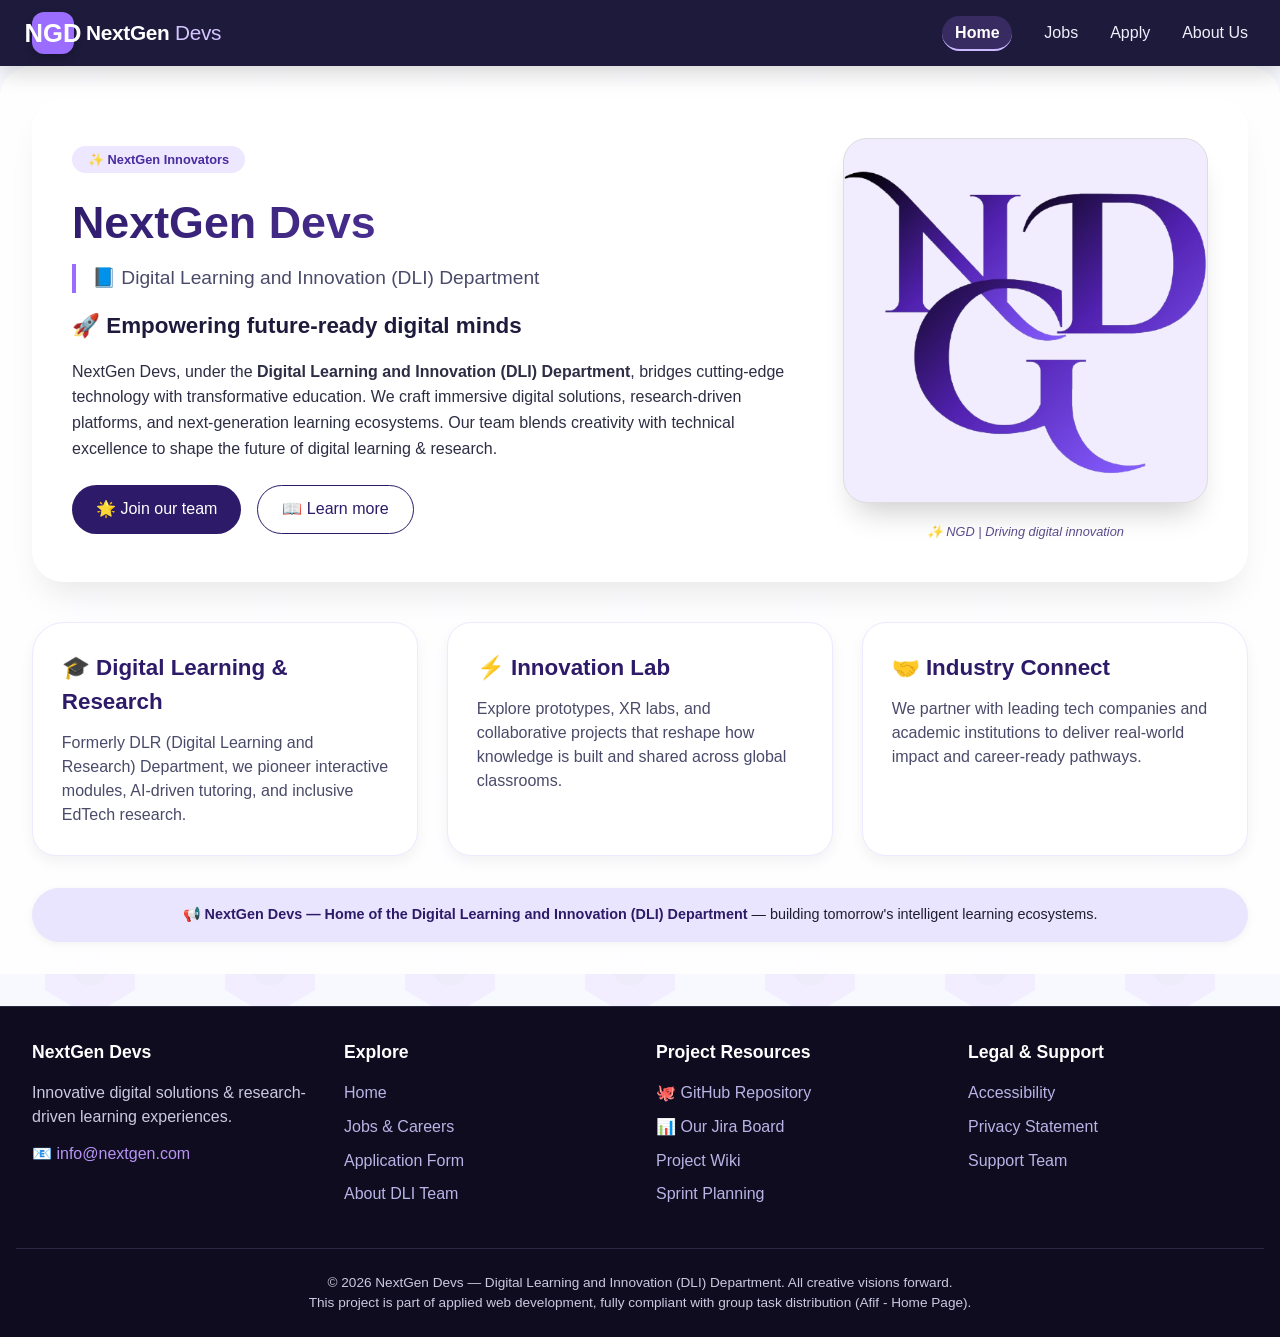
==== index.html @ 70a08de7 "Added some tags such as div and Deleted some tags such as fieldset in apply.html and designed the ov" ====
<!DOCTYPE html>
<html lang="en">
<head>
    <meta charset="UTF-8">
    <meta name="viewport" content="width=device-width, initial-scale=1.0, viewport-fit=cover">
    <meta name="description" content="NextGen Devs - Digital Learning and Innovation (DLI) Department. Building future-ready digital solutions for education and research.">
    <meta name="author" content="Afif - NextGen Devs">
    
    <title>NextGen Devs | Home - Digital Learning & Innovation</title>
    <link rel="icon" type="image/x-icon" href="images/logo.ico">
    
   
    <style>
        /* ---------- RESET & GLOBAL (element + grouped selectors) ---------- */
        * {
            margin: 0;
            padding: 0;
            box-sizing: border-box;
        }

        /* Grouped selectors for typography and box sizing */
        html, body {
            height: 100%;
            scroll-behavior: smooth;
        }

        body {
            font-family: 'Segoe UI', Tahoma, Geneva, Verdana, sans-serif;
            /* BACKGROUND GRAPHIC using CSS (image + gradient overlay) as required */
            background-image: url('data:image/svg+xml;utf8,<svg xmlns="http://www.w3.org/2000/svg" viewBox="0 0 800 800" opacity="0.08"><path fill="%239b6dff" d="M400,80 L600,200 L600,400 L400,520 L200,400 L200,200 Z" /><circle cx="400" cy="300" r="80" fill="%236b46c0"/><path d="M300,500 L500,500 L500,650 L300,650 Z" fill="%237d56d9"/></svg>');
            background-repeat: repeat;
            background-position: top left;
            background-size: 180px;
            /* fallback + gradient overlay to maintain readability */
            background-color: #f8f9ff;
            color: #1e1e2f;
            line-height: 1.5;
            display: flex;
            flex-direction: column;
            min-height: 100vh;
        }

        /* contextual selector: main container inside body */
        .content-wrapper {
            flex: 1;
            max-width: 1280px;
            margin: 0 auto;
            padding: 2rem 2rem;
            width: 100%;
            background-color: rgba(255, 255, 255, 0.92); /* semi-transparent to let background graphic show */
            border-radius: 2rem 2rem 0 0;
        }

        /* ---------- HEADER & NAVIGATION (common menu) ---------- */
        header {
            background-color: #1e1a3b;
            box-shadow: 0 8px 20px rgba(0, 0, 0, 0.15);
            position: sticky;
            top: 0;
            z-index: 100;
        }

        .nav-container {
            max-width: 1280px;
            margin: 0 auto;
            padding: 0.75rem 2rem;
            display: flex;
            align-items: center;
            justify-content: space-between;
            flex-wrap: wrap;
            gap: 1rem;
        }

        /* ID selector example */
        #brand-logo {
            display: flex;
            align-items: center;
            gap: 0.75rem;
        }

        .logo-icon {
            background-color: #9b6dff;
            width: 42px;
            height: 42px;
            border-radius: 12px;
            display: flex;
            align-items: center;
            justify-content: center;
            font-weight: 800;
            font-size: 1.6rem;
            color: white;
            box-shadow: 0 4px 8px rgba(0,0,0,0.2);
            transition: transform 0.2s;
        }

        /* pseudo-class hover for logo icon */
        .logo-icon:hover {
            transform: scale(1.03);
            background-color: #b794f4;
        }

        .logo-text {
            font-weight: 700;
            font-size: 1.3rem;
            color: white;
            letter-spacing: -0.3px;
        }

        .logo-text span {
            color: #d4c5ff;
            font-weight: 300;
        }

        /* navigation menu - list based (contextual + child selectors) */
        nav ul {
            display: flex;
            list-style: none;
            gap: 2rem;
            flex-wrap: wrap;
        }

        nav ul li a {
            color: #f0eefc;
            text-decoration: none;
            font-weight: 500;
            font-size: 1rem;
            padding: 0.5rem 0;
            transition: all 0.2s ease;
            border-bottom: 2px solid transparent;
        }

        /* pseudo-class focus for accessibility */
        nav ul li a:focus-visible {
            outline: 2px solid #b794f4;
            outline-offset: 4px;
            border-radius: 4px;
        }

        nav ul li a:hover {
            color: #d9c8ff;
            border-bottom-color: #9b6dff;
        }

        /* attribute selector + pseudo-class for current page */
        nav ul li a[aria-current="page"] {
            color: #ffffff;
            border-bottom-color: #cbb9ff;
            font-weight: 600;
            background-color: rgba(155, 109, 255, 0.2);
            border-radius: 20px;
            padding: 0.5rem 0.8rem;
        }

        /* ========== HERO / COMPANY SECTION (class + element selectors) ========== */
        .hero {
            background: rgba(255, 255, 255, 0.98);
            border-radius: 2rem;
            padding: 2.5rem;
            margin-bottom: 2.5rem;
            box-shadow: 0 20px 35px -12px rgba(0, 0, 0, 0.1);
            display: flex;
            flex-wrap: wrap;
            align-items: center;
            gap: 2.5rem;
            transition: box-shadow 0.3s;
        }

        .hero:hover {
            box-shadow: 0 25px 40px -14px rgba(45, 27, 105, 0.15);
        }

        .company-info {
            flex: 2;
            min-width: 240px;
        }

        .company-badge {
            display: inline-block;
            background: #ede7ff;
            padding: 0.25rem 1rem;
            border-radius: 40px;
            font-size: 0.8rem;
            font-weight: 600;
            color: #4a2c9e;
            margin-bottom: 1rem;
        }

        .company-info h1 {
            font-size: 2.8rem;
            font-weight: 800;
            background: linear-gradient(135deg, #2d1b69, #6b46c0);
            background-clip: text;
            -webkit-background-clip: text;
            color: transparent;
            margin-bottom: 0.5rem;
        }

        /* contextual selector: class inside .company-info */
        .company-info .dept-name {
            font-size: 1.2rem;
            color: #4a4a6a;
            margin-bottom: 1rem;
            border-left: 4px solid #9b6dff;
            padding-left: 1rem;
            font-weight: 500;
        }

        .slogan {
            font-size: 1.4rem;
            font-weight: 600;
            color: #1e1a3b;
            margin: 1rem 0 0.75rem 0;
        }

        .description {
            color: #2d2d44;
            margin: 1rem 0 1.5rem 0;
            line-height: 1.6;
        }

        /* grouped selectors for buttons */
        .btn-group {
            display: flex;
            gap: 1rem;
            flex-wrap: wrap;
        }

        .btn, .btn-outline {
            display: inline-flex;
            align-items: center;
            gap: 0.5rem;
            padding: 0.7rem 1.5rem;
            border-radius: 40px;
            text-decoration: none;
            font-weight: 500;
            transition: all 0.2s;
            cursor: pointer;
        }

        .btn {
            background-color: #2d1b69;
            color: white;
            border: none;
        }

        .btn-outline {
            background: transparent;
            border: 1px solid #2d1b69;
            color: #2d1b69;
        }

        .btn:hover, .btn-outline:hover {
            transform: translateY(-2px);
        }

        .btn-outline:hover {
            background: #ede7ff;
        }

        /* company image area */
        .company-image {
            flex: 1;
            text-align: center;
            min-width: 180px;
        }

        .company-image img {
            max-width: 100%;
            height: auto;
            border-radius: 1.5rem;
            box-shadow: 0 20px 30px -12px rgba(0, 0, 0, 0.2);
            transition: transform 0.3s ease;
            background: #f5f3ff;
        }

        .company-image img:hover {
            transform: scale(1.02);
        }

        /* ========== CARDS / INSIGHTS (contextual + pseudo) ========== */
        .insights {
            display: flex;
            gap: 1.8rem;
            flex-wrap: wrap;
            margin-top: 1rem;
        }

        .card {
            background: white;
            border-radius: 1.5rem;
            padding: 1.8rem;
            flex: 1;
            box-shadow: 0 6px 14px rgba(0, 0, 0, 0.05);
            transition: all 0.25s;
            border: 1px solid #eceaff;
        }

        /* pseudo-class first-child & last-child */
        .card:first-child {
            border-top-left-radius: 2rem;
        }
        .card:last-child {
            border-top-right-radius: 2rem;
        }

        .card:hover {
            transform: translateY(-6px);
            box-shadow: 0 18px 30px -8px rgba(0, 0, 0, 0.12);
        }

        .card h3 {
            font-size: 1.4rem;
            margin-bottom: 0.75rem;
            color: #2d1b69;
        }

        .card p {
            color: #4a4a6a;
            line-height: 1.5;
        }

        /* ========== FOOTER (common across pages) ========== */
        footer {
            background-color: #0f0c1f;
            color: #cbc9e0;
            padding: 2rem 1rem 1.5rem;
            margin-top: 2rem;
            border-top: 1px solid #2a2742;
        }

        .footer-container {
            max-width: 1280px;
            margin: 0 auto;
            display: flex;
            flex-wrap: wrap;
            justify-content: space-between;
            gap: 2rem;
            padding: 0 1rem;
        }

        .footer-col {
            flex: 1;
            min-width: 170px;
        }

        .footer-col h4 {
            color: white;
            margin-bottom: 1rem;
            font-size: 1.1rem;
        }

        .footer-col ul {
            list-style: none;
        }

        .footer-col ul li {
            margin-bottom: 0.6rem;
        }

        .footer-col ul li a {
            color: #b9b4e6;
            text-decoration: none;
            transition: color 0.2s;
        }

        /* focus & hover for footer links */
        .footer-col ul li a:hover, .footer-col ul li a:focus {
            color: #d4c5ff;
            text-decoration: underline;
        }

        .email-link a {
            color: #b794f4;
            text-decoration: none;
            font-weight: 500;
        }

        .copyright {
            text-align: center;
            margin-top: 2rem;
            padding-top: 1.5rem;
            border-top: 1px solid #2a2742;
            font-size: 0.85rem;
        }

        /* ===== RESPONSIVE (media queries) ===== */
        @media (max-width: 780px) {
            .nav-container {
                flex-direction: column;
                text-align: center;
            }
            .hero {
                flex-direction: column;
                text-align: center;
            }
            .company-info h1 {
                font-size: 2rem;
            }
            .btn-group {
                justify-content: center;
            }
            .footer-container {
                flex-direction: column;
                text-align: center;
            }
            .content-wrapper {
                padding: 1.2rem;
            }
        }

        /* accessibility: skip link */
        .skip-to-content {
            position: absolute;
            left: -9999px;
            top: auto;
            width: 1px;
            height: 1px;
            overflow: hidden;
        }
        .skip-to-content:focus {
            position: static;
            width: auto;
            height: auto;
            background: #9b6dff;
            color: white;
            padding: 0.5rem;
            text-align: center;
            z-index: 999;
        }
    </style>
    <!-- end of embedded CSS -->
</head>
<body>

<!-- Accessibility skip link -->
<a href="#main-content" class="skip-to-content">Skip to main content</a>

<!-- ========== HEADER with common navigation menu (list-based) ========== -->
<header>
    <div class="nav-container">
        <div id="brand-logo">
            <div class="logo-icon" aria-label="NextGen Devs Logo">NGD</div>
            <div class="logo-text">NextGen <span>Devs</span></div>
        </div>
        <nav aria-label="Main navigation">
            <ul>
                <li><a href="index.html" aria-current="page">Home</a></li>
                <li><a href="jobs.html">Jobs</a></li>
                <li><a href="apply.html">Apply</a></li>
                <li><a href="about.html">About Us</a></li>
            </ul>
        </nav>
    </div>
</header>

<main id="main-content" class="content-wrapper">
    <!-- Company Details: logo, name, slogan, description, image -->
    <section aria-label="Company introduction">
        <div class="hero">
            <div class="company-info">
                <div class="company-badge">✨ NextGen Innovators</div>
                <h1>NextGen Devs</h1>
                <div class="dept-name">📘 Digital Learning and Innovation (DLI) Department</div>
                <div class="slogan">🚀 Empowering future-ready digital minds</div>
                <p class="description">
                    NextGen Devs, under the <strong>Digital Learning and Innovation (DLI) Department</strong>, 
                    bridges cutting-edge technology with transformative education. We craft immersive digital 
                    solutions, research-driven platforms, and next-generation learning ecosystems. Our team 
                    blends creativity with technical excellence to shape the future of digital learning & research.
                </p>
                <div class="btn-group">
                    <a href="jobs.html" class="btn">🌟 Join our team</a>
                    <a href="about.html" class="btn btn-outline">📖 Learn more</a>
                </div>
            </div>
            <div class="company-image">
                <!-- Image from images folder - Logo.png -->
                <img src="images/Logo.png" 
                     alt="NextGen Devs Company Logo - Purple brand symbol"
                     style="max-width: 100%; border-radius: 24px; background: #f1edfe; border: 1px solid #ddd;">
                <!-- inline CSS example: style attribute for caption text -->
                <p style="font-size: 0.8rem; margin-top: 0.75rem; color: #5b4c8c; font-style: italic;">✨ NGD | Driving digital innovation</p>
            </div>
        </div>
    </section>
    
    <!-- Core Values / Insights Section -->
    <div class="insights">
        <div class="card">
            <h3>🎓 Digital Learning & Research</h3>
            <p>Formerly DLR (Digital Learning and Research) Department, we pioneer interactive modules, AI-driven tutoring, and inclusive EdTech research.</p>
        </div>
        <div class="card">
            <h3>⚡ Innovation Lab</h3>
            <p>Explore prototypes, XR labs, and collaborative projects that reshape how knowledge is built and shared across global classrooms.</p>
        </div>
        <div class="card">
            <h3>🤝 Industry Connect</h3>
            <p>We partner with leading tech companies and academic institutions to deliver real-world impact and career-ready pathways.</p>
        </div>
    </div>
    
    <!-- inline CSS demonstration: additional style block as per requirement (clear inline usage) -->
    <div style="margin-top: 2rem; text-align: center; font-size: 0.9rem; background: #eae5ff; padding: 1rem; border-radius: 2rem; box-shadow: 0 2px 8px rgba(0,0,0,0.05);">
        <span style="font-weight: bold; color: #2d1b69;">📢 NextGen Devs — Home of the Digital Learning and Innovation (DLI) Department</span> 
        — building tomorrow's intelligent learning ecosystems.
    </div>
</main>

<!-- ========== FOOTER with project links, navigation menu, email contact, copyright ========== -->
<footer>
    <div class="footer-container">
        <div class="footer-col">
            <h4>NextGen Devs</h4>
            <p>Innovative digital solutions & research-driven learning experiences.</p>
            <!-- email contact inline style example -->
            <div class="email-link" style="margin-top: 0.8rem;">
                📧 <a href="mailto:info@nextgen.com">info@nextgen.com</a>
            </div>
        </div>
        <div class="footer-col">
            <h4>Explore</h4>
            <ul>
                <li><a href="index.html">Home</a></li>
                <li><a href="jobs.html">Jobs & Careers</a></li>
                <li><a href="apply.html">Application Form</a></li>
                <li><a href="about.html">About DLI Team</a></li>
            </ul>
        </div>
        <div class="footer-col">
            <h4>Project Resources</h4>
            <ul>
                <!-- GitHub and Jira links as required -->
                <li><a href="https://github.com/106225401/applied-web-project-part-1" target="_blank" rel="noopener noreferrer">🐙 GitHub Repository</a></li>
                <li><a href="https://student-team-cos10026.atlassian.net/jira/software/projects/AWPP1/boards/4" target="_blank" rel="noopener noreferrer">📊 Our Jira Board</a></li>
                <li><a href="#">Project Wiki</a></li>
                <li><a href="#">Sprint Planning</a></li>
            </ul>
        </div>
        <div class="footer-col">
            <h4>Legal & Support</h4>
            <ul>
                <li><a href="#">Accessibility</a></li>
                <li><a href="#">Privacy Statement</a></li>
                <li><a href="mailto:support@nextgen.com">Support Team</a></li>
            </ul>
        </div>
    </div>
    <div class="copyright">
        &copy; 2026 NextGen Devs — Digital Learning and Innovation (DLI) Department. All creative visions forward. 
        <br>This project is part of applied web development, fully compliant with group task distribution (Afif - Home Page).
    </div>
</footer>


</body>
</html>
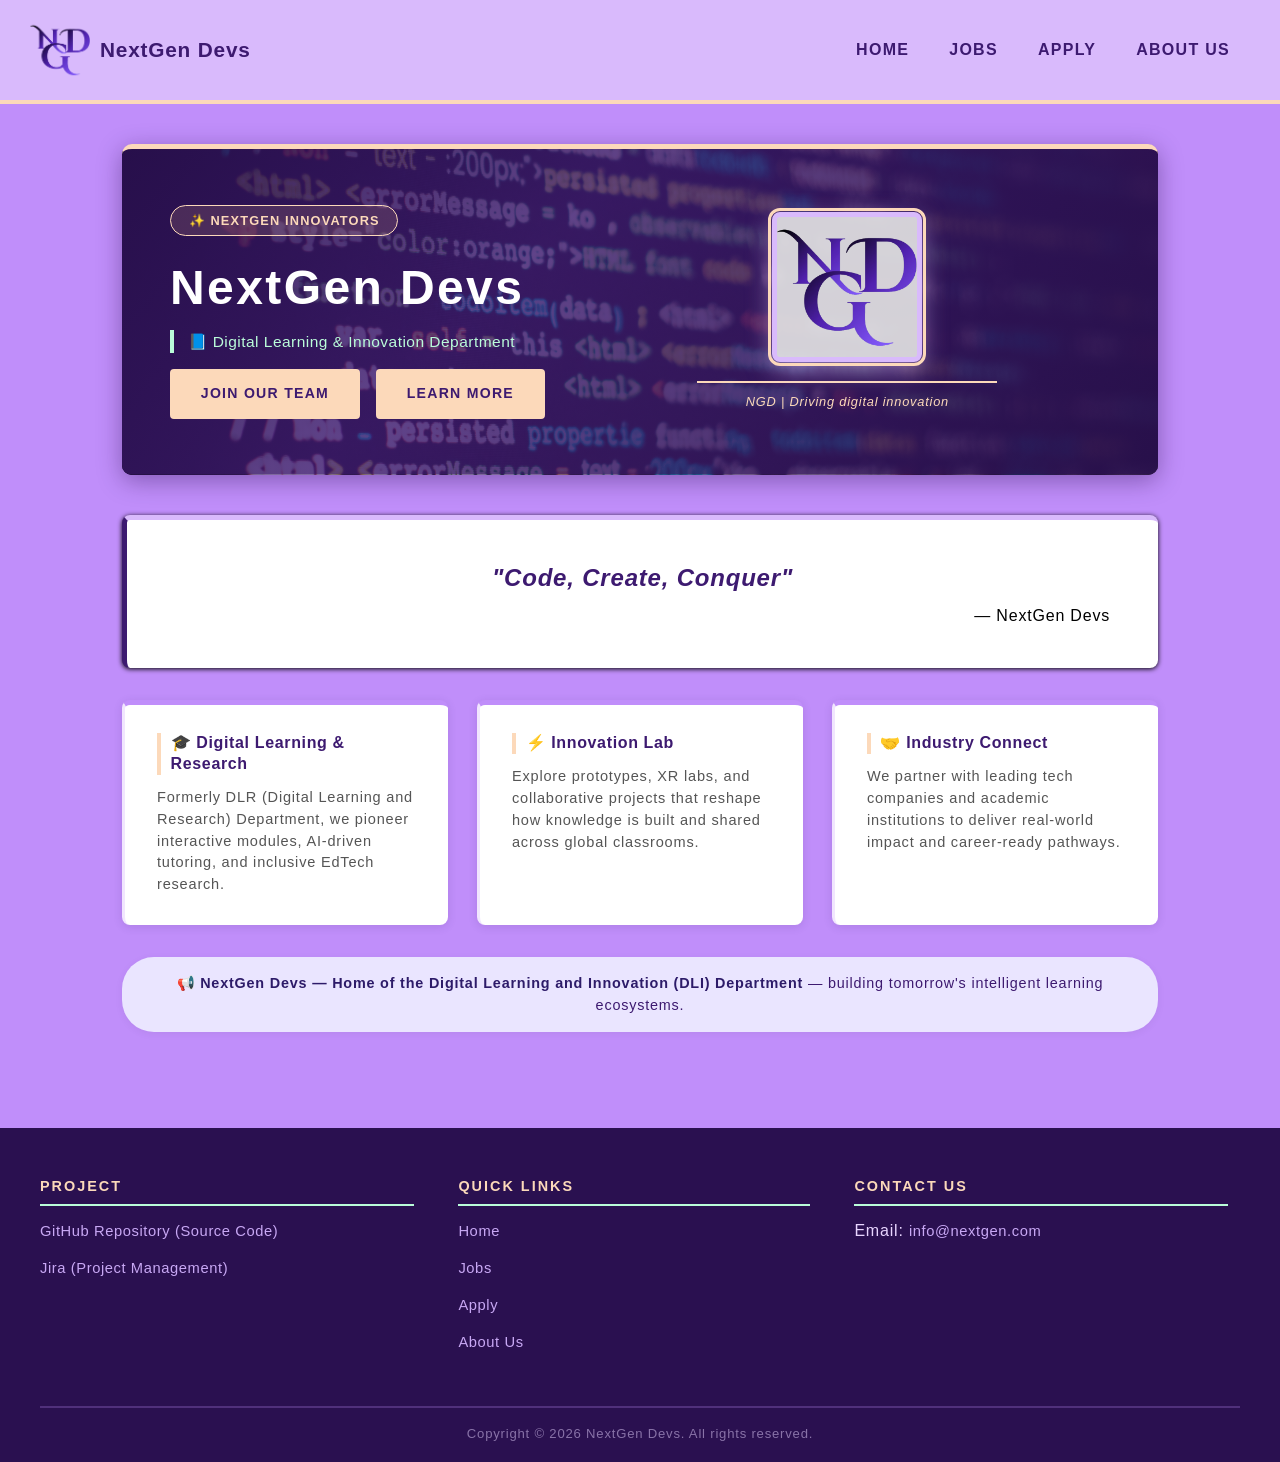
==== commit e825d105: "the first finalization of CSS styling and all html code except for the aside element in jobs.html" ====
--- a/index.html
+++ b/index.html
@@ -4,554 +4,146 @@
     <meta charset="UTF-8">
     <meta name="viewport" content="width=device-width, initial-scale=1.0, viewport-fit=cover">
     <meta name="description" content="NextGen Devs - Digital Learning and Innovation (DLI) Department. Building future-ready digital solutions for education and research.">
+    <meta name="keywords" content="nextgen devs, home page, digital learning, innovation, research">
     <meta name="author" content="Afif - NextGen Devs">
     
     <title>NextGen Devs | Home - Digital Learning & Innovation</title>
     <link rel="icon" type="image/x-icon" href="images/logo.ico">
-    
-   
+
+    <link rel="stylesheet" href="styles.css">
+    <link rel="stylesheet" href="another.css">
+
+    <!-- embedded CSS -->
     <style>
-        /* ---------- RESET & GLOBAL (element + grouped selectors) ---------- */
-        * {
-            margin: 0;
-            padding: 0;
-            box-sizing: border-box;
-        }
 
-        /* Grouped selectors for typography and box sizing */
-        html, body {
-            height: 100%;
-            scroll-behavior: smooth;
-        }
-
-        body {
-            font-family: 'Segoe UI', Tahoma, Geneva, Verdana, sans-serif;
-            /* BACKGROUND GRAPHIC using CSS (image + gradient overlay) as required */
-            background-image: url('data:image/svg+xml;utf8,<svg xmlns="http://www.w3.org/2000/svg" viewBox="0 0 800 800" opacity="0.08"><path fill="%239b6dff" d="M400,80 L600,200 L600,400 L400,520 L200,400 L200,200 Z" /><circle cx="400" cy="300" r="80" fill="%236b46c0"/><path d="M300,500 L500,500 L500,650 L300,650 Z" fill="%237d56d9"/></svg>');
-            background-repeat: repeat;
-            background-position: top left;
-            background-size: 180px;
-            /* fallback + gradient overlay to maintain readability */
-            background-color: #f8f9ff;
-            color: #1e1e2f;
-            line-height: 1.5;
-            display: flex;
-            flex-direction: column;
-            min-height: 100vh;
-        }
-
-        /* contextual selector: main container inside body */
-        .content-wrapper {
-            flex: 1;
-            max-width: 1280px;
-            margin: 0 auto;
-            padding: 2rem 2rem;
-            width: 100%;
-            background-color: rgba(255, 255, 255, 0.92); /* semi-transparent to let background graphic show */
-            border-radius: 2rem 2rem 0 0;
-        }
-
-        /* ---------- HEADER & NAVIGATION (common menu) ---------- */
-        header {
-            background-color: #1e1a3b;
-            box-shadow: 0 8px 20px rgba(0, 0, 0, 0.15);
-            position: sticky;
-            top: 0;
-            z-index: 100;
-        }
-
-        .nav-container {
-            max-width: 1280px;
-            margin: 0 auto;
-            padding: 0.75rem 2rem;
-            display: flex;
-            align-items: center;
-            justify-content: space-between;
-            flex-wrap: wrap;
-            gap: 1rem;
-        }
-
-        /* ID selector example */
-        #brand-logo {
-            display: flex;
-            align-items: center;
-            gap: 0.75rem;
-        }
-
-        .logo-icon {
-            background-color: #9b6dff;
-            width: 42px;
-            height: 42px;
-            border-radius: 12px;
-            display: flex;
-            align-items: center;
-            justify-content: center;
-            font-weight: 800;
-            font-size: 1.6rem;
-            color: white;
-            box-shadow: 0 4px 8px rgba(0,0,0,0.2);
-            transition: transform 0.2s;
-        }
-
-        /* pseudo-class hover for logo icon */
-        .logo-icon:hover {
-            transform: scale(1.03);
-            background-color: #b794f4;
-        }
-
-        .logo-text {
-            font-weight: 700;
-            font-size: 1.3rem;
-            color: white;
-            letter-spacing: -0.3px;
-        }
-
-        .logo-text span {
-            color: #d4c5ff;
-            font-weight: 300;
-        }
-
-        /* navigation menu - list based (contextual + child selectors) */
-        nav ul {
-            display: flex;
-            list-style: none;
-            gap: 2rem;
-            flex-wrap: wrap;
-        }
-
-        nav ul li a {
-            color: #f0eefc;
-            text-decoration: none;
-            font-weight: 500;
-            font-size: 1rem;
-            padding: 0.5rem 0;
-            transition: all 0.2s ease;
-            border-bottom: 2px solid transparent;
-        }
-
-        /* pseudo-class focus for accessibility */
-        nav ul li a:focus-visible {
-            outline: 2px solid #b794f4;
-            outline-offset: 4px;
-            border-radius: 4px;
-        }
-
-        nav ul li a:hover {
-            color: #d9c8ff;
-            border-bottom-color: #9b6dff;
-        }
-
-        /* attribute selector + pseudo-class for current page */
-        nav ul li a[aria-current="page"] {
-            color: #ffffff;
-            border-bottom-color: #cbb9ff;
-            font-weight: 600;
-            background-color: rgba(155, 109, 255, 0.2);
-            border-radius: 20px;
-            padding: 0.5rem 0.8rem;
-        }
-
-        /* ========== HERO / COMPANY SECTION (class + element selectors) ========== */
-        .hero {
-            background: rgba(255, 255, 255, 0.98);
-            border-radius: 2rem;
-            padding: 2.5rem;
-            margin-bottom: 2.5rem;
-            box-shadow: 0 20px 35px -12px rgba(0, 0, 0, 0.1);
-            display: flex;
-            flex-wrap: wrap;
-            align-items: center;
-            gap: 2.5rem;
-            transition: box-shadow 0.3s;
-        }
-
-        .hero:hover {
-            box-shadow: 0 25px 40px -14px rgba(45, 27, 105, 0.15);
-        }
-
-        .company-info {
-            flex: 2;
-            min-width: 240px;
-        }
-
-        .company-badge {
-            display: inline-block;
-            background: #ede7ff;
-            padding: 0.25rem 1rem;
-            border-radius: 40px;
-            font-size: 0.8rem;
-            font-weight: 600;
-            color: #4a2c9e;
-            margin-bottom: 1rem;
-        }
-
-        .company-info h1 {
-            font-size: 2.8rem;
-            font-weight: 800;
-            background: linear-gradient(135deg, #2d1b69, #6b46c0);
-            background-clip: text;
-            -webkit-background-clip: text;
-            color: transparent;
-            margin-bottom: 0.5rem;
-        }
-
-        /* contextual selector: class inside .company-info */
-        .company-info .dept-name {
-            font-size: 1.2rem;
-            color: #4a4a6a;
-            margin-bottom: 1rem;
-            border-left: 4px solid #9b6dff;
-            padding-left: 1rem;
-            font-weight: 500;
-        }
-
-        .slogan {
-            font-size: 1.4rem;
-            font-weight: 600;
-            color: #1e1a3b;
-            margin: 1rem 0 0.75rem 0;
-        }
-
-        .description {
-            color: #2d2d44;
-            margin: 1rem 0 1.5rem 0;
-            line-height: 1.6;
-        }
-
-        /* grouped selectors for buttons */
-        .btn-group {
-            display: flex;
-            gap: 1rem;
-            flex-wrap: wrap;
-        }
-
-        .btn, .btn-outline {
-            display: inline-flex;
-            align-items: center;
-            gap: 0.5rem;
-            padding: 0.7rem 1.5rem;
-            border-radius: 40px;
-            text-decoration: none;
-            font-weight: 500;
-            transition: all 0.2s;
-            cursor: pointer;
-        }
-
-        .btn {
-            background-color: #2d1b69;
-            color: white;
-            border: none;
-        }
-
-        .btn-outline {
-            background: transparent;
-            border: 1px solid #2d1b69;
-            color: #2d1b69;
-        }
-
-        .btn:hover, .btn-outline:hover {
-            transform: translateY(-2px);
-        }
-
-        .btn-outline:hover {
-            background: #ede7ff;
-        }
-
-        /* company image area */
-        .company-image {
-            flex: 1;
-            text-align: center;
-            min-width: 180px;
-        }
-
-        .company-image img {
-            max-width: 100%;
-            height: auto;
-            border-radius: 1.5rem;
-            box-shadow: 0 20px 30px -12px rgba(0, 0, 0, 0.2);
-            transition: transform 0.3s ease;
-            background: #f5f3ff;
-        }
-
-        .company-image img:hover {
-            transform: scale(1.02);
-        }
-
-        /* ========== CARDS / INSIGHTS (contextual + pseudo) ========== */
-        .insights {
-            display: flex;
-            gap: 1.8rem;
-            flex-wrap: wrap;
-            margin-top: 1rem;
-        }
-
-        .card {
-            background: white;
-            border-radius: 1.5rem;
-            padding: 1.8rem;
-            flex: 1;
-            box-shadow: 0 6px 14px rgba(0, 0, 0, 0.05);
-            transition: all 0.25s;
-            border: 1px solid #eceaff;
-        }
-
-        /* pseudo-class first-child & last-child */
-        .card:first-child {
-            border-top-left-radius: 2rem;
-        }
-        .card:last-child {
-            border-top-right-radius: 2rem;
-        }
-
-        .card:hover {
-            transform: translateY(-6px);
-            box-shadow: 0 18px 30px -8px rgba(0, 0, 0, 0.12);
-        }
-
-        .card h3 {
-            font-size: 1.4rem;
-            margin-bottom: 0.75rem;
-            color: #2d1b69;
-        }
-
-        .card p {
-            color: #4a4a6a;
-            line-height: 1.5;
-        }
-
-        /* ========== FOOTER (common across pages) ========== */
-        footer {
-            background-color: #0f0c1f;
-            color: #cbc9e0;
-            padding: 2rem 1rem 1.5rem;
-            margin-top: 2rem;
-            border-top: 1px solid #2a2742;
-        }
-
-        .footer-container {
-            max-width: 1280px;
-            margin: 0 auto;
-            display: flex;
-            flex-wrap: wrap;
-            justify-content: space-between;
-            gap: 2rem;
-            padding: 0 1rem;
-        }
-
-        .footer-col {
-            flex: 1;
-            min-width: 170px;
-        }
-
-        .footer-col h4 {
-            color: white;
-            margin-bottom: 1rem;
-            font-size: 1.1rem;
-        }
-
-        .footer-col ul {
-            list-style: none;
-        }
-
-        .footer-col ul li {
-            margin-bottom: 0.6rem;
-        }
-
-        .footer-col ul li a {
-            color: #b9b4e6;
-            text-decoration: none;
-            transition: color 0.2s;
-        }
-
-        /* focus & hover for footer links */
-        .footer-col ul li a:hover, .footer-col ul li a:focus {
-            color: #d4c5ff;
-            text-decoration: underline;
-        }
-
-        .email-link a {
-            color: #b794f4;
-            text-decoration: none;
-            font-weight: 500;
-        }
-
-        .copyright {
-            text-align: center;
-            margin-top: 2rem;
-            padding-top: 1.5rem;
-            border-top: 1px solid #2a2742;
-            font-size: 0.85rem;
-        }
-
-        /* ===== RESPONSIVE (media queries) ===== */
-        @media (max-width: 780px) {
-            .nav-container {
-                flex-direction: column;
-                text-align: center;
-            }
-            .hero {
-                flex-direction: column;
-                text-align: center;
-            }
-            .company-info h1 {
-                font-size: 2rem;
-            }
-            .btn-group {
-                justify-content: center;
-            }
-            .footer-container {
-                flex-direction: column;
-                text-align: center;
-            }
-            .content-wrapper {
-                padding: 1.2rem;
-            }
-        }
-
-        /* accessibility: skip link */
-        .skip-to-content {
-            position: absolute;
-            left: -9999px;
-            top: auto;
-            width: 1px;
-            height: 1px;
-            overflow: hidden;
-        }
-        .skip-to-content:focus {
-            position: static;
-            width: auto;
-            height: auto;
-            background: #9b6dff;
-            color: white;
-            padding: 0.5rem;
-            text-align: center;
-            z-index: 999;
-        }
     </style>
-    <!-- end of embedded CSS -->
 </head>
 <body>
 
-<!-- Accessibility skip link -->
-<a href="#main-content" class="skip-to-content">Skip to main content</a>
+    <!-- Skip link for keyboard users -->
+    <a href="#main" class="skip-link">Skip to main content</a>
 
-<!-- ========== HEADER with common navigation menu (list-based) ========== -->
-<header>
-    <div class="nav-container">
-        <div id="brand-logo">
-            <div class="logo-icon" aria-label="NextGen Devs Logo">NGD</div>
-            <div class="logo-text">NextGen <span>Devs</span></div>
-        </div>
+    <!-- header -->
+    <header>
+        <!-- company logo and common navigation menu -->
+        <a href="index.html" class="logo">
+            <img src="images/logo.png" alt="NextGen Devs logo">
+            <span>NextGen Devs</span>
+        </a>
+
         <nav aria-label="Main navigation">
             <ul>
-                <li><a href="index.html" aria-current="page">Home</a></li>
+                <li><a href="index.html">Home</a></li>
                 <li><a href="jobs.html">Jobs</a></li>
                 <li><a href="apply.html">Apply</a></li>
                 <li><a href="about.html">About Us</a></li>
             </ul>
         </nav>
-    </div>
-</header>
+    </header> 
 
-<main id="main-content" class="content-wrapper">
-    <!-- Company Details: logo, name, slogan, description, image -->
-    <section aria-label="Company introduction">
-        <div class="hero">
-            <div class="company-info">
-                <div class="company-badge">✨ NextGen Innovators</div>
-                <h1>NextGen Devs</h1>
-                <div class="dept-name">📘 Digital Learning and Innovation (DLI) Department</div>
-                <div class="slogan">🚀 Empowering future-ready digital minds</div>
-                <p class="description">
-                    NextGen Devs, under the <strong>Digital Learning and Innovation (DLI) Department</strong>, 
-                    bridges cutting-edge technology with transformative education. We craft immersive digital 
-                    solutions, research-driven platforms, and next-generation learning ecosystems. Our team 
-                    blends creativity with technical excellence to shape the future of digital learning & research.
-                </p>
-                <div class="btn-group">
-                    <a href="jobs.html" class="btn">🌟 Join our team</a>
-                    <a href="about.html" class="btn btn-outline">📖 Learn more</a>
+    <main id="main-content" class="content-wrapper">       
+        <!-- Group Details: logo, name, slogan, description, image -->
+        <section aria-label="Company introduction">
+            <div class="intro-box">
+                <div class="group-info">
+                    <div class="group-badge">✨ NextGen Innovators</div>
+
+                    <h1>NextGen Devs</h1>
+
+                    <div class="dept-name">📘 Digital Learning &amp; Innovation Department</div>
+                    
+                    <div class="btn-group">
+                        <a href="jobs.html" class="job-btn">Join our team</a>
+                        <a href="about.html" class="aboutus-btn">Learn more</a>
+                    </div>
+                </div>
+
+                <div class="logo-img">
+                    <!-- Image from images folder - Logo.png -->
+                    <img src="images/Logo.png" 
+                        alt="NextGen Devs Company Logo - Purple brand symbol"
+                        style="">
+
+                    <p style="font-size: 0.8rem; margin-top: 0.75rem; font-style: italic;">NGD | Driving digital innovation</p>
                 </div>
             </div>
-            <div class="company-image">
-                <!-- Image from images folder - Logo.png -->
-                <img src="images/Logo.png" 
-                     alt="NextGen Devs Company Logo - Purple brand symbol"
-                     style="max-width: 100%; border-radius: 24px; background: #f1edfe; border: 1px solid #ddd;">
-                <!-- inline CSS example: style attribute for caption text -->
-                <p style="font-size: 0.8rem; margin-top: 0.75rem; color: #5b4c8c; font-style: italic;">✨ NGD | Driving digital innovation</p>
+        </section>
+
+        <!-- Intro to our team -->
+        <!-- <section class="our-slogan" aria-labelledby="about-our-slogan">
+            <blockquote>
+                <p>"Code, Create, Conquer"</p>
+                <cite>— NextGen Devs</cite>
+            </blockquote>
+        </section> -->
+
+        <section class="slogan-box" aria-labelledby="slogan-heading">
+            <h2 id="slogan-heading" class="sr-only">Our Slogan</h2>
+            <p class="slogan-text">"Code, Create, Conquer"</p>
+            <cite class="slogan-cite">— NextGen Devs</cite>
+        </section>
+                
+        <!-- Core Values / Insights Section -->
+        <div class="insights">
+            <div class="card">
+                <h3>🎓 Digital Learning & Research</h3>
+                <p>Formerly DLR (Digital Learning and Research) Department, we pioneer interactive modules, AI-driven tutoring, and inclusive EdTech research.</p>
+            </div>
+
+            <div class="card">
+                <h3>⚡ Innovation Lab</h3>
+                <p>Explore prototypes, XR labs, and collaborative projects that reshape how knowledge is built and shared across global classrooms.</p>
+            </div>
+
+            <div class="card">
+                <h3>🤝 Industry Connect</h3>
+                <p>We partner with leading tech companies and academic institutions to deliver real-world impact and career-ready pathways.</p>
             </div>
         </div>
-    </section>
-    
-    <!-- Core Values / Insights Section -->
-    <div class="insights">
-        <div class="card">
-            <h3>🎓 Digital Learning & Research</h3>
-            <p>Formerly DLR (Digital Learning and Research) Department, we pioneer interactive modules, AI-driven tutoring, and inclusive EdTech research.</p>
+        
+        <!-- inline CSS demonstration: additional style block as per requirement (clear inline usage) -->
+        <div style="margin-top: 2rem; text-align: center; font-size: 0.9rem; background: #eae5ff; padding: 1rem; border-radius: 2rem; box-shadow: 0 2px 8px rgba(0,0,0,0.05);">
+            <span style="font-weight: bold; color: #2d1b69;">📢 NextGen Devs — Home of the Digital Learning and Innovation (DLI) Department</span> 
+            — building tomorrow's intelligent learning ecosystems.
         </div>
-        <div class="card">
-            <h3>⚡ Innovation Lab</h3>
-            <p>Explore prototypes, XR labs, and collaborative projects that reshape how knowledge is built and shared across global classrooms.</p>
-        </div>
-        <div class="card">
-            <h3>🤝 Industry Connect</h3>
-            <p>We partner with leading tech companies and academic institutions to deliver real-world impact and career-ready pathways.</p>
-        </div>
-    </div>
-    
-    <!-- inline CSS demonstration: additional style block as per requirement (clear inline usage) -->
-    <div style="margin-top: 2rem; text-align: center; font-size: 0.9rem; background: #eae5ff; padding: 1rem; border-radius: 2rem; box-shadow: 0 2px 8px rgba(0,0,0,0.05);">
-        <span style="font-weight: bold; color: #2d1b69;">📢 NextGen Devs — Home of the Digital Learning and Innovation (DLI) Department</span> 
-        — building tomorrow's intelligent learning ecosystems.
-    </div>
-</main>
+    </main>
 
-<!-- ========== FOOTER with project links, navigation menu, email contact, copyright ========== -->
-<footer>
-    <div class="footer-container">
-        <div class="footer-col">
-            <h4>NextGen Devs</h4>
-            <p>Innovative digital solutions & research-driven learning experiences.</p>
-            <!-- email contact inline style example -->
-            <div class="email-link" style="margin-top: 0.8rem;">
-                📧 <a href="mailto:info@nextgen.com">info@nextgen.com</a>
-            </div>
-        </div>
-        <div class="footer-col">
-            <h4>Explore</h4>
+    <!-- footer -->
+    <footer>
+        <!-- Project links section -->
+        <section class="footer-section">
+            <h3>Project</h3>
             <ul>
-                <li><a href="index.html">Home</a></li>
-                <li><a href="jobs.html">Jobs & Careers</a></li>
-                <li><a href="apply.html">Application Form</a></li>
-                <li><a href="about.html">About DLI Team</a></li>
+                <li><a href="https://github.com/106225401/applied-web-project-part-1" target="_blank">GitHub Repository (Source Code)
+                    <span class="sr-only">(opens in new window)</span>
+                </a></li>
+                <li><a href="https://student-team-cos10026.atlassian.net/jira/software/projects/AWPP1/boards/4" target="_blank">Jira (Project Management)
+                    <span class="sr-only">(opens in new window)</span>
+                </a></li>
             </ul>
-        </div>
-        <div class="footer-col">
-            <h4>Project Resources</h4>
-            <ul>
-                <!-- GitHub and Jira links as required -->
-                <li><a href="https://github.com/106225401/applied-web-project-part-1" target="_blank" rel="noopener noreferrer">🐙 GitHub Repository</a></li>
-                <li><a href="https://student-team-cos10026.atlassian.net/jira/software/projects/AWPP1/boards/4" target="_blank" rel="noopener noreferrer">📊 Our Jira Board</a></li>
-                <li><a href="#">Project Wiki</a></li>
-                <li><a href="#">Sprint Planning</a></li>
-            </ul>
-        </div>
-        <div class="footer-col">
-            <h4>Legal & Support</h4>
-            <ul>
-                <li><a href="#">Accessibility</a></li>
-                <li><a href="#">Privacy Statement</a></li>
-                <li><a href="mailto:support@nextgen.com">Support Team</a></li>
-            </ul>
-        </div>
-    </div>
-    <div class="copyright">
-        &copy; 2026 NextGen Devs — Digital Learning and Innovation (DLI) Department. All creative visions forward. 
-        <br>This project is part of applied web development, fully compliant with group task distribution (Afif - Home Page).
-    </div>
-</footer>
+        </section>
 
+        <!-- Navigation menu section -->
+        <section class="footer-section">
+            <h3>Quick Links</h3>
+            <nav aria-label="Footer navigation">
+                <ul>
+                    <li><a href="index.html">Home</a></li>
+                    <li><a href="jobs.html">Jobs</a></li>
+                    <li><a href="apply.html">Apply</a></li>
+                    <li><a href="about.html">About Us</a></li>
+                </ul>
+            </nav>
+        </section>
 
+        <!-- Email contact section -->
+        <section class="footer-section">
+            <h3>Contact Us</h3>
+            <p>Email: <a href="mailto:info@nextgen.com" >info@nextgen.com</a></p>
+        </section>
+
+        <!-- Copyright-->
+        <p>Copyright &copy; 2026 NextGen Devs. All rights reserved.</p>
+    </footer>
 </body>
 </html>
--- a/styles.css
+++ b/styles.css
@@ -0,0 +1,1484 @@
+/* Global Variables */
+:root {
+  /* ── Triadic palette plus black and white ── */
+  --purple:         #D9BAFC;
+  --purple-light:   #c08efa38;
+  --purple-lesser:  #c08efa59;
+  --purple-dark:    #C08EFA;
+  --purple-deeper:  #7B3FBE;
+  --purple-black:   #9669c9;
+  --purple-inkk:    #3D1A70;
+  --purple-extreme: #2A1050;  
+  --peach:          #FCD9BA;
+  --peach-light:    #fac08e14;
+  --mint:           #BAFCD9;
+  --mint-light:     #8efac01f;
+  --white:          #FFFFFF;
+  --white-less:     #e6e6e6e6;
+  --black:          #000000;
+  --black-less:     #555;
+
+  /* ── background color variables ── */
+  --bg-page:        #D9BAFC;   
+  --bg-header:      #3D1A70;
+  --bg-card:        #FFFFFF;
+  --bg-card-alt:    #F7F0FF;
+  --bg-footer:      #2A1050;
+
+  /* ── Typography variables ── */
+  --font:     Verdana, Arial, Helvetica, sans-serif;
+  --lineHeight:    1.5;
+  --letterSpace:   0.05em;
+}
+
+/* Reset & Base */
+*, *::before, *::after {
+  margin: 0;
+  padding: 0;
+  box-sizing: border-box;
+}
+
+html {
+  scroll-behavior: smooth;
+  font-size: 16px;
+}
+
+body {
+  font-family:    var(--font);
+  line-height:    var(--lineHeight);
+  letter-spacing: var(--letterSpace);
+  background-color: var(--purple-dark);
+  color: var(--purple-inkk);
+}
+
+h1 {
+  font-size: 3.5em;
+  color: var(--white);
+  margin-bottom: 1em;
+}
+
+h2 {
+  font-size: 1.7rem;
+  color: var(--purple-dark);
+  border-left: 5px solid var(--peach);
+  padding-left: 0.3em;
+  margin-bottom: 0.7em;
+}
+
+img {
+  max-width: 100%;
+  display: block;
+}
+
+a {
+  color: var(--purple-dark);
+  text-decoration: none;
+  transition: color 0.25s ease;
+}
+
+a:hover {
+  color: var(--peach);
+  outline: none;
+}
+
+header {
+  background-color: var(--bg-page);
+  padding: 20px 30px;
+  position: relative;
+  top: auto;
+  border-bottom: 4px solid var(--peach);
+  display: flex;
+  flex-wrap: wrap;
+  justify-content: space-between;
+  align-items: center;
+}
+
+.logo {
+  display: flex;
+  align-items: center;
+  gap: 10px;
+}
+
+header a span {
+  color: var(--bg-header);
+  font-size: 1.3rem;
+  font-weight: 600;
+}
+
+header a img {
+  width: 60px;
+  height: 60px;
+}
+
+header nav ul {
+  list-style: none;
+  display: flex;
+  justify-content: center;
+  align-items: center;
+}
+
+header nav ul li a {
+  display: flex;
+  align-items: center;
+  height: 100%;
+  padding: 0 1.25rem;
+  color: var(--bg-header);
+  font-weight: 600;
+  font-size: 1rem;
+  letter-spacing: 0.08rem;
+  text-transform: uppercase;
+  border-bottom: 1.5px solid transparent;
+}
+
+header nav ul li a:hover {
+  color: var(--peach);
+  border-bottom-color: var(--peach);
+  background-color: var(--peach-light);
+}
+
+.sr-only {
+    position: absolute;
+    width: 1px;
+    height: 1px;
+    padding: 0;
+    margin: -1px;
+    overflow: hidden;
+    clip: rect(0, 0, 0, 0); 
+    clip-path: inset(50%);     
+    border: 0;
+}
+a:hover .sr-only,
+a:focus .sr-only {
+    position: static; 
+    width: auto;
+    height: auto;
+    padding: auto;
+    margin: auto;
+    overflow: visible;
+    clip: auto;
+    clip-path: none;
+    border: auto;
+}
+
+.skip-link {
+    /* layout */
+    position: absolute;
+    justify-content: center;
+    width: 100%;
+    display: flex;
+    top: 0;
+
+    /* appearance */
+    background-color: var(--mint);
+    color: var(--purple-inkk);
+    text-decoration: none;
+    padding: 10px;
+
+    /* behaviour */
+    opacity: 0;
+    transform: translateY(-100%);
+    transition: opacity 0.2s ease, transform 0.2s ease;
+}
+
+.skip-link:focus {
+    position: static;
+    transform: translateY(0);
+    opacity: 1;
+    outline: 2px solid #3D1A70;
+}
+
+/* Global buttons */
+.apply-now, #apply-btn, #reset-btn {
+  display: inline-block;
+  background-color: var(--purple-inkk);
+  color: var(--white);
+  font-weight: 700;
+  font-family: var(--font);
+  letter-spacing: 0.1em;
+  text-transform: uppercase;
+  padding: 0.9rem 3.2rem;
+  border-radius: 4px;
+  border: 2px solid var(--peach);
+  text-decoration: none;
+  transition: background-color 0.25s ease,
+              color           0.25s ease,
+              border-color    0.25s ease,
+              transform       0.15s ease;
+}
+ 
+.apply-now:hover, .apply-now:focus, #apply-btn:hover, #reset-btn:hover, #apply-btn:focus, #reset-btn:focus, .drop-btn:hover {
+  background-color: var(--peach);
+  color: var(--purple-inkk);
+  border-color: var(--purple-inkk);
+  transform: translateY(-2px);
+  outline: none;
+  cursor: pointer;
+}
+
+
+/* 
+About Us Page styling 
+*/
+
+/* Introduction & our slogan */
+.our-slogan {
+  min-height: 400px;
+  display: flex;
+  flex-direction: column;
+  justify-content: center;
+  align-items: center;
+  text-align: center;
+  padding: 3em 2em 3em;
+  overflow: hidden;
+
+  /* 160degree inclined gradient */
+  background-image: linear-gradient(
+    160deg,
+    rgba(42,  16,  80, 0.88) 0%,
+    rgba(61,  26, 112, 0.72) 45%,
+    rgba(123, 63, 190, 0.80) 75%,
+    rgba(42,  16,  80, 0.90) 100%
+  );
+  
+  background-color: var(--purple-dark);
+}
+
+.our-slogan h1 {
+  font-size: 3.5rem;
+  color: var(--white);
+  margin-bottom: 1rem;
+  letter-spacing: 0.09rem;
+}
+
+/* ── Quote card ── */
+.our-slogan blockquote {
+  background-color: var(--purple-black);
+  border: 2px solid var(--peach);
+  border-radius: 5px;
+  padding: 1.5rem 2rem;
+  max-width: 700px;
+}
+
+.our-slogan blockquote p {
+  font-size: 1.5rem;
+  font-weight: 800;
+  color: var(--white);
+  letter-spacing: 0.15rem;
+  text-shadow: 3px 2px 10px var(--black);
+  margin-bottom: 0.6rem;
+  line-height: 1.5;
+}
+
+.our-slogan blockquote cite {
+  display: block;
+  float: right;
+  font-size: 0.90rem;
+  color: var(--peach);
+  font-style: italic;
+  font-weight: 600;
+  letter-spacing: 0.1em;
+}
+
+.our-slogan p {
+  margin-top: 1.6rem;
+  color: var(--white-less);
+  font-size: 1.05rem;
+  max-width: 650px;
+  text-shadow: 2px 1px 6px var(--black);
+}
+
+
+/* General card style for all sections except the first one */
+/* Fix for content alignment */
+main {
+    width: 100%;
+    box-sizing: border-box;
+}
+
+main > section:not(:first-child) {
+  background-color: var(--bg-card);
+  margin: 2rem auto;
+  max-width: 1100px;
+  padding: 2.5rem 3rem;
+  border-radius: 8px;
+  box-shadow: 0 1px 5px var(--black);
+  border-top: 5px solid var(--purple);
+}
+
+/* Group Details */
+.group-details ul {
+  list-style: square;
+  margin-left: 1.1rem;
+}
+
+.group-details ul ul {
+  list-style: disc;
+  margin-top: 0.3rem;
+  margin-left: 1.5rem;
+}
+
+.group-details ul ul ul {
+  list-style: circle;
+  margin-left: 1.5rem;
+}
+
+.group-details li {
+  margin-bottom: 0.5rem;
+}
+
+.group-details > ul > li {
+  margin-bottom: 1rem;
+  color: var(--purple-ink);
+}
+
+/* Members & contributions */
+.contribution dl {
+  margin-top: 1.2rem;
+}
+
+/* Member name row */
+.contribution dt {
+  display: flex;
+  justify-content: space-between;
+  align-items: center;
+  background-color: var(--purple-deeper);
+  color: var(--white);
+  padding: 0.8rem 1.25rem;
+  border-radius: 5px 5px 0 0;
+  margin-top: 1.6rem;
+  font-size: 1.05rem;
+  border-left: 5px solid var(--peach);
+  gap: 20px;
+}
+
+/* Member detail card */
+.contribution dd {
+  background-color: var(--bg-card-alt);
+  border: 1px solid var(--purple-lesser);
+  border-radius: 0 0 5px 5px;
+  padding: 1.25rem 1.5rem;
+  margin: 0 0 0.5rem;
+}
+
+.contribution dd li {
+  list-style: none;
+  padding-left: 2.5rem;
+  margin-bottom: 1rem;
+  line-height: var(--lineHeight);
+}
+
+/* ── Quotes inside definition list ── */
+.contribution dd blockquote {
+  margin-top: 1rem;
+  padding: 0.6rem;
+  border-left: 5px solid var(--mint);
+  background-color: var(--mint-light);
+  border-radius: 0 8px 8px 0;
+}
+
+.contribution dd blockquote p:first-child {
+  font-style: italic;
+  color: var(--purple-inkk);
+  margin-bottom: 1.2rem;
+  display: flex;
+  justify-content: left;
+}
+
+.contribution dd blockquote p:nth-child(2) {
+  color: var(--black);
+  margin-bottom: 0.5rem;
+  display: flex;
+  justify-content: center;
+}
+
+.contribution dd blockquote cite {
+  font-size: 0.90rem;
+  color: var(--purple-dark);
+  display: flex;
+  justify-content: right;
+  font-weight: 600;
+}
+
+/* Group Photo */
+/* Optimized Pure CSS Image Gallery */
+.gallery {
+  display: grid;
+  max-width: 700px;
+  margin: 1.2rem auto;
+}
+
+/* Stack all figures in the exact same grid space and hide them */
+.gallery figure {
+  grid-area: 1 / 1; 
+  opacity: 0;
+  pointer-events: none; /* Ignore clicks when invisible */
+  transition: opacity 0.3s ease;
+  margin: 0; 
+}
+
+.gallery label {
+  display: block;
+  cursor: pointer;
+}
+
+/* Reveal the correct figure when its corresponding radio is checked */
+#img1:checked ~ .gallery .pic1,
+#img2:checked ~ .gallery .pic2,
+#img3:checked ~ .gallery .pic3 {
+  opacity: 1;
+  pointer-events: auto; /* Re-enable clicks */
+  z-index: 1;
+}
+
+.gp-pic figure img {
+  width: auto;
+  height: auto;
+  border: 3px solid var(--purple);
+  border-radius: 6px;
+  box-shadow: 0 5px 8px var(--purple);
+  outline-offset: 2px;
+}
+
+.gp-pic figcaption {
+  text-align: center;
+  margin-top: 0.85rem;
+  font-size: 0.92rem;
+  color: var(--black-less);
+  font-style: italic;
+  border-top: 2px solid var(--peach);
+  padding-top: 1rem;
+}
+
+/* Fun Facts Table */
+.fun-fact table {
+  width: 100%;
+  border-collapse: collapse;
+  margin-top: 1.2rem;
+  font-size: 0.94rem;
+}
+
+.table-container {
+    overflow: auto;
+}
+
+.fun-fact table caption {
+  caption-side: bottom;
+  text-align: center;
+  font-weight: 500;
+  font-size: 1rem;
+  color: var(--purple-deeper);
+  margin-bottom: 0.5rem;
+  padding-left: 0.6rem;
+}
+
+/* Bold headers with triadic hex colours */
+.fun-fact thead tr {
+  background-color: var(--purple-inkk);
+}
+
+.fun-fact thead th {
+  font-weight: 800;
+  letter-spacing: 0.08em;
+  text-align: center;
+  padding: 0.85rem 1rem;
+  color: var(--peach);  
+  border: 1px solid var(--purple-deeper); 
+  font-size: 0.90rem;
+}
+
+.fun-fact tbody tr:nth-child(odd) {
+  background-color: var(--bg-card-alt);
+}
+
+.fun-fact tbody tr:nth-child(even) {
+  background-color: var(--bg-card);
+}
+
+.fun-fact tbody tr {
+  transition: background-color 0.2s ease, transform 0.15s ease;
+}
+
+.fun-fact tbody tr:hover {
+  background-color: var(--mint);
+  transform: scale(1.005);
+}
+
+.fun-fact td {
+  padding: 0.75rem 1rem;
+  border: 1px solid var(--purple);
+  color: var(--purple-extreme);
+  vertical-align: center;
+  text-align: center;
+}
+
+.fun-fact td:first-child {
+  font-weight: 700;
+  color: var(--purple-inkk); 
+  white-space: nowrap;
+}
+
+/* 
+The End of About Us Page Styling
+*/
+
+
+/* 
+Job Positions Description Page Styling 
+*/
+.jobs-heading {
+  text-align: center;
+  padding: 3.5rem 2rem 3rem;
+  margin-bottom: 0;
+  letter-spacing: 0.08em;
+  background-image: linear-gradient(
+    160deg,
+    rgba(42,  16,  80, 0.92) 0%,
+    rgba(61,  26, 112, 0.78) 45%,
+    rgba(123, 63, 190, 0.85) 75%,
+    rgba(42,  16,  80, 0.95) 100%
+  );
+  background-color: var(--purple-inkk);
+}
+ 
+/* Benefits aside */
+.job-aside {
+  float: right;
+  width: 25%;
+  background-color: var(--purple-inkk);
+  border-left: 5px solid var(--peach);
+  border-radius: 0 8px 8px 0;
+  padding: 1.5rem 1.3rem;
+  margin: 2rem 2rem 2rem 1.5rem;
+  box-shadow: 0 2px 10px var(--black-less);
+}
+ 
+.job-aside h2 {
+  font-size: 1rem;
+  font-weight: 800;
+  text-transform: uppercase;
+  letter-spacing: 0.14em;
+  color: var(--peach);
+  padding-bottom: 0.5rem;
+  margin-bottom: 1rem;
+}
+ 
+.job-aside ul {
+  list-style: none;
+  padding: 0.01rem;
+}
+ 
+.job-aside ul li {
+  position: relative;
+  padding-left: 1.2rem;
+  margin-bottom: 0.8rem;
+  font-size: 0.90rem;
+  color: var(--white-less);
+  line-height: var(--lineHeight);
+}
+ 
+.job-aside ul li::before {
+  content: '✦';
+  position: absolute;
+  left: 0;
+  top: 0.05em;
+  font-size: 0.9rem;
+  color: var(--mint);
+  line-height: 2;
+}
+ 
+/* Job cards container */
+.available-jobs {
+  overflow: hidden;
+  padding: 1.5rem 2rem 0;
+  max-width: 1100px;
+  margin: 0 auto;
+}
+ 
+/* Individual job card */
+.job {
+  background-color: var(--bg-card);
+  border-top: 5px solid var(--purple-dark);
+  border-left: 3px solid var(--purple-light);
+  border-radius: 8px;
+  padding: 2rem 2.5rem;
+  margin-bottom: 2rem;
+  box-shadow: 0 1px 5px rgba(42, 16, 80, 0.18);
+  transition: box-shadow 0.25s ease,border-left-color 0.25s ease;
+}
+ 
+.job:hover {
+  box-shadow: 0 4px 18px var(--black-less);
+  border-left-color: var(--peach);
+}
+ 
+/* Job title heading */
+.job h2 {
+  margin-bottom: 0.3rem;
+}
+ 
+/* Reference Number heading */
+.job h3 {
+  display: inline-block;
+  font-size: 0.95rem;
+  font-weight: 600;
+  text-transform: uppercase;
+  letter-spacing: 0.1em;
+  color: var(--white);
+  background-color: var(--purple-deeper);
+  padding: 0.5em 0.9em;
+  border-radius: 10px;
+  margin-bottom: 1.4rem;
+}
+ 
+/* Sub-section headings (Salary, Responsibilities…) */
+.job h4 {
+  font-size: 0.90rem;
+  font-weight: 800;
+  text-transform: uppercase;
+  letter-spacing: 0.1em;
+  color: var(--purple-inkk);
+  border-bottom: 1.5px solid var(--peach);
+  padding-bottom: 0.3rem;
+  margin-top: 1.3rem;
+  margin-bottom: 0.6rem;
+}
+ 
+/* Short description */
+.short-description {
+  font-size: 0.97rem;
+  font-weight: 300;
+  color: var(--black-less);
+  background-color: var(--bg-card-alt);
+  border-left: 4px solid var(--mint);
+  border-radius: 0 5px 5px 0;
+  padding: 0.75rem 1rem;
+  margin-bottom: 0.5rem;
+  line-height: var(--lineHeight);
+}
+ 
+.job ul, .job ol {
+  padding-left: 1.5rem;
+  margin-bottom: 0.5rem;
+}
+ 
+.job ul {
+  list-style: disc;
+}
+ 
+.job ol {
+  list-style: decimal;
+}
+ 
+.job li {
+  font-size: 0.93rem;
+  color: var(--purple-extreme);
+  margin-bottom: 0.35rem;
+  line-height: var(--lineHeight);
+}
+ 
+.job ol li::marker {
+  font-weight: 800;
+  color: var(--purple-deeper);
+}
+
+/* Apply Now */
+.apply-box {
+  text-align: center;
+  padding: 2rem 0;
+}
+/* 
+The End of Job Positions Description Page Styling
+*/
+
+
+/* 
+Job Application Page Styling
+*/
+
+.apply-heading {
+  text-align: center;
+  padding: 3.5rem 2rem 3rem;
+  margin-bottom: 0;
+  letter-spacing: 0.08em;
+  background-image: linear-gradient(
+    160deg,
+    rgba(42,  16,  80, 0.92) 0%,
+    rgba(61,  26, 112, 0.78) 45%,
+    rgba(123, 63, 190, 0.85) 75%,
+    rgba(42,  16,  80, 0.95) 100%
+  );
+  background-color: var(--purple-inkk);
+}
+
+.apply-heading h1 {
+  margin-bottom: 0;
+  letter-spacing: 0.08em;
+}
+
+.short-keys {
+  background-color: var(--purple-extreme);
+  padding: 0.75rem 2rem;
+  border-bottom: 3px solid var(--peach);
+}
+
+.short-keys ul, .two-btn{
+  display: flex;
+  justify-content: center;
+  flex-wrap: wrap;
+  gap: 1.4rem;
+  list-style: none;
+  margin: 1rem 2rem;
+}
+
+.short-keys ul li a {
+  display: inline-block;
+  padding: 0.4rem 1.2rem;
+  color: var(--white-less);
+  border: 1.5px solid var(--purple-lesser);
+  font-size: 0.9rem;
+  font-weight: 550;
+  text-transform: uppercase;
+  letter-spacing: 0.1rem;
+  border-radius: 20px;
+  transition: background-color 0.2s ease,
+              color            0.2s ease,
+              border-color     0.2s ease;
+}
+
+.short-keys ul li a:hover, .short-keys ul li a:focus {
+  background-color: var(--peach);
+  color: var(--purple-inkk);
+  border-color: var(--peach);
+  outline: none;
+}
+
+#application-form {
+  display: flex;
+  flex-direction: column;
+  gap: 2rem;
+  max-width: 1100px;
+  margin: 2rem auto 3rem;
+  padding: 0 1.5rem;
+}
+
+/* Sections of Q/A cards */
+.form-section {
+  background-color: var(--bg-card-alt);
+  border-top: 5px solid var(--purple-dark);
+  border-left: 3px solid var(--purple-light);
+  border-radius: 8px;
+  padding: 2rem 2.5rem;
+  gap: 1.2rem;
+  box-shadow: 0 1px 5px rgba(42, 16, 80, 0.18);
+}
+
+.form-section h2 {
+    margin-bottom: 1rem;
+}
+
+#job label, input {
+  font-size: 1.2rem;
+  display: inline-block;
+  justify-content: space-between;
+  min-width: auto;
+}
+
+#job div {
+  margin-top: 1rem;
+  padding: 0.6rem;
+  border-left: 5px solid var(--mint);
+  background-color: var(--mint-light);
+  border-radius: 0 8px 8px 0;
+  display: flex;
+  justify-content: right;
+}
+
+.form-section fieldset legend {
+  font-size: 0.78rem;
+  font-weight: bolder;
+  text-transform: uppercase;
+  letter-spacing: 0.13em;
+  background-color: var(--purple-extreme);
+  color: var(--peach);
+  padding: 0.3em 0.9em;
+  border-radius: 4px;
+  margin-bottom: 0.4rem;
+}
+
+.form-section > fieldset {
+  border: 1.5px solid var(--purple-lesser);
+  border-radius: 6px;
+  padding: 1.4rem 1.5rem 1.2rem;
+  background-color: var(--bg-card-alt);
+  margin-bottom: 1rem;
+  display: grid;
+  grid-template-columns: 180px 1fr;
+  column-gap: 1rem;
+  row-gap: 0.85rem;
+  align-items: center;
+}
+
+.form-section fieldset fieldset {
+  grid-column: 1 / -1;
+  border: 1.5px solid var(--purple-light);
+  border-radius: 5px;
+  padding: 0.9rem 1.2rem;
+  background-color: var(--bg-card);
+ 
+  /* Override the outer grid */
+  display: flex;
+  flex-wrap: wrap;
+  align-items: center;
+  gap: 0.5rem 1.8rem;
+}
+
+#applicant-details fieldset fieldset legend {
+  font-size: 0.75rem;
+  font-weight: bolder;
+  text-transform: uppercase;
+  letter-spacing: 0.13em;
+  color: var(--white);
+  background-color: var(--black-less);
+  padding: 0.3em 0.9em;
+  border-radius: 4px;
+}
+
+.form-section > fieldset label,
+.form-section fieldset:not(fieldset fieldset) > label {
+  font-size: 0.88rem;
+  font-weight: bold;
+  color: var(--purple-inkk);
+  letter-spacing: 0.04em;
+  align-self: center;
+  min-width: auto;
+}
+
+/* ── Text inputs & select in the grid ── */
+.form-section input[type="text"],
+.form-section input[type="email"],
+.form-section input[type="tel"],
+.form-section select {
+  width: 100%;
+  padding: 0.55rem 0.8rem;
+  font-family: var(--font);
+  font-size: 0.9rem;
+  color: var(--purple-inkk);
+  background-color: var(--white);
+  border: 1.5px solid var(--purple-lesser);
+  border-radius: 5px;
+  letter-spacing: var(--letterSpace);
+  line-height: var(--lineHeight);
+  transition: border-color 0.2s ease, box-shadow 0.2s ease;
+}
+
+.form-section input[type="text"]:focus,
+.form-section input[type="email"]:focus,
+.form-section input[type="tel"]:focus,
+.form-section select:focus {
+  border-color: var(--purple-deeper);
+  box-shadow: 0 0 0 3px var(--purple-light);
+  outline: none;
+}
+
+/* Valid state — green-tinted border using mint */
+.form-section input[type="text"]:valid:not(:placeholder-shown),
+.form-section input[type="email"]:valid:not(:placeholder-shown),
+.form-section input[type="tel"]:valid:not(:placeholder-shown) {
+  border-color: var(--mint);
+}
+
+/* Invalid state after interaction */
+.form-section input[type="text"]:invalid:not(:placeholder-shown),
+.form-section input[type="email"]:invalid:not(:placeholder-shown),
+.form-section input[type="tel"]:invalid:not(:placeholder-shown) {
+  border-color: #e05c5c;
+  box-shadow: 0 2px 0 2px rgba(224, 92, 92, 0.18);
+}
+
+/* pointer appearance */
+.form-section select {
+  background-repeat: no-repeat;
+  background-position: right 0.8rem center;
+  padding-right: 2.2rem;
+  cursor: pointer;
+}
+
+/* Inner legend (Gender) */
+.form-section fieldset fieldset > legend {
+  font-size: 0.76rem;
+  font-weight: 700;
+  text-transform: uppercase;
+  letter-spacing: 0.1em;
+  color: var(--purple-deeper);
+  background-color: transparent;
+  padding: 0 0.4em;
+  border-radius: 0;
+  margin-bottom: 0.3rem;
+  /* Make legend flow inside the flex container */
+  flex-basis: 100%;
+}
+ 
+/* Radio input */
+.form-section input[type="radio"] {
+  width: 16px;
+  height: 16px;
+  accent-color: var(--purple-deeper);
+  cursor: pointer;
+  flex-shrink: 0;
+}
+ 
+/* Radio label — inline, tight to its input */
+.form-section fieldset fieldset label {
+  font-size: 0.88rem;
+  font-weight: 500;
+  color: var(--purple-inkk);
+  cursor: pointer;
+  margin-right: 0.4rem;
+  /* Reset grid alignment from outer fieldset */
+  align-self: auto;
+}
+
+#job .form-section {
+  /* Override flex to grid so label|input align in 2 columns */
+  display: grid;
+  grid-template-columns: 180px 1fr;
+  column-gap: 1rem;
+  row-gap: 0.85rem;
+  align-items: start;
+}
+ 
+/* h2 and div#jobhelp span full width */
+#job .form-section h2,
+#job .form-section div {
+  grid-column: 1 / -1;
+}
+ 
+/* Label in the job section */
+#job .form-section > label {
+  font-size: 0.88rem;
+  font-weight: 600;
+  color: var(--purple-inkk);
+  align-self: center;
+}
+ 
+/* ── #jobhelp hint box ── */
+#job-help {
+  background-color: var(--bg-card-alt);
+  border-left: 4px solid var(--mint);
+  border-radius: 0 5px 5px 0;
+  padding: 0.9rem 1.1rem;
+  font-size: 0.88rem;
+  color: var(--black-less);
+  line-height: var(--lineHeight);
+}
+ 
+#job-help p {
+  font-weight: 600;
+  color: var(--purple-inkk);
+  margin-bottom: 0.5rem;
+}
+ 
+#job-help ul {
+  list-style: none;
+  padding: 0;
+  display: flex;
+  flex-direction: column;
+  gap: 0.3rem;
+}
+ 
+#job-help ul li {
+  position: relative;
+  padding-left: 1.3rem;
+  font-size: 0.86rem;
+}
+ 
+#job-help ul li::before {
+  content: '›';
+  position: absolute;
+  left: 0;
+  color: var(--purple-deeper);
+  font-weight: 800;
+  font-size: 1rem;
+  line-height: 1.3;
+}
+
+#job .form-section {
+  /* Override flex to grid so label|input align in 2 columns */
+  display: grid;
+  grid-template-columns: 180px 1fr;
+  column-gap: 1rem;
+  row-gap: 0.85rem;
+  align-items: start;
+}
+ 
+/* h2 and div#jobhelp span full width */
+#job .form-section h2,
+#job .form-section div {
+  grid-column: 1 / -1;
+}
+ 
+/* Label in the job section */
+#job .form-section > label {
+  font-size: 0.88rem;
+  font-weight: 600;
+  color: var(--purple-inkk);
+  align-self: center;
+}
+ 
+/* ── #jobhelp hint box ── */
+#job-help {
+  background-color: var(--bg-card-alt);
+  border-left: 4px solid var(--mint);
+  border-radius: 0 5px 5px 0;
+  padding: 0.9rem 1.1rem;
+  font-size: 0.88rem;
+  color: var(--black-less);
+  line-height: var(--lineHeight);
+}
+ 
+#job-help p {
+  font-weight: 600;
+  color: var(--purple-inkk);
+  margin-bottom: 0.5rem;
+}
+ 
+#job-help ul {
+  list-style: none;
+  padding: 0;
+  display: flex;
+  flex-direction: column;
+  gap: 0.3rem;
+}
+ 
+#job-help ul li {
+  position: relative;
+  padding-left: 1.3rem;
+  font-size: 0.86rem;
+}
+ 
+#job-help ul li::before {
+  content: '›';
+  position: absolute;
+  left: 0;
+  color: var(--purple-deeper);
+  font-weight: 800;
+  font-size: 1rem;
+  line-height: 1.3;
+}
+
+#skills .form-section input[type="checkbox"] {
+  /* Hide default and replace with custom style */
+  width: 18px;
+  height: 18px;
+  accent-color: var(--purple-deeper);
+  cursor: pointer;
+  /* Inline positioning so it sits left of the label chip */
+  display: inline-block;
+  vertical-align: middle;
+  margin-right: 0.35rem;
+  flex-shrink: 0;
+}
+ 
+/* Each label after a checkbox becomes a chip */
+#skills .form-section input[type="checkbox"] + label {
+  display: inline-flex;
+  align-items: center;
+  font-size: 0.88rem;
+  font-weight: 600;
+  color: var(--purple-inkk);
+  background-color: var(--bg-card-alt);
+  border: 1.5px solid var(--purple-lesser);
+  border-radius: 20px;
+  padding: 0.35rem 1rem 0.35rem 0.5rem;
+  cursor: pointer;
+  margin-right: 0.5rem;
+  margin-bottom: 0.5rem;
+  transition: background-color 0.2s ease,
+              border-color     0.2s ease,
+              color            0.2s ease;
+  vertical-align: middle;
+}
+ 
+/* Checked state — chip highlights */
+#skills .form-section input[type="checkbox"]:checked + label {
+  background-color: var(--purple-deeper);
+  border-color: var(--purple-deeper);
+  color: var(--white);
+}
+ 
+#skills .form-section input[type="checkbox"] + label:hover {
+  border-color: var(--purple-deeper);
+  background-color: var(--purple-light);
+}
+ 
+/* Hide the raw checkbox visually but keep it accessible —
+   position it just before the label so :checked still works */
+#skills .form-section input[type="checkbox"] {
+  position: relative;
+  opacity: 1;
+  /* Keep visible for native validation & accessibility */
+}
+ 
+/* ── "Other Skills" textarea label ── */
+#skills .form-section label[for="others"] {
+  display: block;
+  font-size: 0.88rem;
+  font-weight: 600;
+  color: var(--purple-inkk);
+  margin-top: 0.6rem;
+  margin-bottom: 0.4rem;
+  clear: both;
+}
+ 
+/* ── Textarea ── */
+.form-section textarea {
+  display: block;
+  width: 100%;
+  padding: 0.6rem 0.85rem;
+  font-family: var(--font);
+  font-size: 0.90rem;
+  color: var(--purple-inkk);
+  background-color: var(--white);
+  border: 1.5px solid var(--purple-lesser);
+  border-radius: 5px;
+  resize: vertical;
+  line-height: var(--lineHeight);
+  letter-spacing: var(--letterSpace);
+  min-height: 110px;
+  transition: border-color 0.2s ease, box-shadow 0.2s ease;
+}
+ 
+.form-section textarea:focus {
+  border-color: var(--purple-deeper);
+  box-shadow: 0 0 0 3px var(--purple-light);
+  outline: none;
+} 
+
+/* 
+The end of Job Application Page styling
+*/
+
+
+/* 
+Home Page Styling
+*/
+
+.content-wrapper {
+  max-width: 1100px;
+  margin: 0 auto;
+  padding: 2.5rem 2rem 3rem;
+  width: 100%;
+}
+ 
+.intro-box {
+  position: relative;
+  border-radius: 10px;
+  padding: 3.5rem 3rem;
+  margin-bottom: 2.5rem;
+  display: flex;
+  flex-wrap: wrap;
+  align-items: center;
+  gap: 2.5rem;
+  overflow: hidden;
+  border-top: 5px solid var(--peach);
+  background-image:
+    linear-gradient(135deg,
+      rgba(42,  16,  80, 0.93) 0%,
+      rgba(61,  26, 112, 0.82) 38%,
+      rgba(42,  16,  80, 0.90) 100%
+    ),
+    url('images/computer-program-coding-screen.jpg');
+  background-size: cover;
+  background-position: center;
+  background-repeat: no-repeat;
+  background-color: var(--purple-inkk);
+  box-shadow: 0 6px 24px rgba(42, 16, 80, 0.40);
+}
+ 
+/* Company info column */
+.grouop-info {
+  flex: 2;
+  min-width: 260px;
+}
+ 
+/* Badge pill */
+.group-badge {
+  display: inline-block;
+  background-color: rgba(250, 192, 142, 0.15);
+  border: 1px solid var(--peach);
+  padding: 0.3rem 1.1rem;
+  border-radius: 40px;
+  font-size: 0.80rem;
+  font-weight: 700;
+  color: var(--peach);
+  letter-spacing: 0.09em;
+  text-transform: uppercase;
+  margin-bottom: 1rem;
+}
+ 
+/* h1 inside hero: global rule already sets white + 3.5em.
+   We only tighten margin and tracking. */
+.group-info h1 {
+  margin-bottom: 0.4rem;
+  letter-spacing: 0.05em;
+  font-size: 3rem;
+}
+ 
+/* Department name */
+.dept-name {
+  font-size: 0.97rem;
+  color: var(--mint);
+  margin-bottom: 1rem;
+  border-left: 4px solid var(--mint);
+  padding-left: 0.9rem;
+  font-weight: 500;
+  letter-spacing: 0.03em;
+  line-height: var(--lineHeight);
+}
+ 
+/* ── Buttons ── */
+.btn-group {
+  display: flex;
+  gap: 1rem;
+  flex-wrap: wrap;
+}
+ 
+.job-btn, .aboutus-btn {
+  display: inline-flex;
+  align-items: center;
+  gap: 0.45rem;
+  padding: 0.75rem 1.8rem;
+  border-radius: 4px;
+  text-decoration: none;
+  font-family: var(--font);
+  font-weight: 700;
+  font-size: 0.88rem;
+  letter-spacing: 0.09em;
+  text-transform: uppercase;
+  transition: background-color 0.25s ease, color 0.25s ease,
+              border-color 0.25s ease, transform 0.15s ease;
+}
+ 
+/* Primary — peach fill on dark bg */
+.job-btn, .aboutus-btn {
+  background-color: var(--peach);
+  color: var(--purple-inkk);
+  border: 2px solid var(--peach);
+}
+ 
+.job-btn:hover, .job-btn:focus, .aboutus-btn:hover, .aboutus-btn:focus {
+  background-color: var(--purple-inkk);
+  color: var(--peach);
+  border-color: var(--peach);
+  transform: translateY(-2px);
+  outline: none;
+}
+ 
+.logo-img {
+  flex: 1;
+  min-width: 200px;
+  text-align: center;
+}
+ 
+.logo-img img {
+  background: var(--white-less); 
+  width: 150px;
+  height: 150px;
+  border: 5px solid var(--purple);
+  border-radius: 8px;
+  box-shadow: 0 8px 24px rgba(217, 186, 252, 0.55);
+  outline: 3px solid var(--peach);
+  outline-offset: 1px;
+  display: inline-block;
+  transition: transform 0.3s ease;
+}
+ 
+.logo-img img:hover {
+  transform: scale(1.025);
+}
+ 
+/* Caption below company logo image */
+.logo-img p {
+  margin-top: 1rem;
+  font-size: 0.82rem;
+  color: var(--peach);
+  font-style: italic;
+  border-top: 2px solid var(--peach);
+  padding-top: 0.6rem;
+  max-width: 300px;
+  margin-left: auto;
+  margin-right: auto;
+}
+
+/* 2. Slogan Box Styling (Similar to Insight boxes) */
+.slogan-box {
+    background-color: var(--purple-light); /* Matching your theme */
+    border-left: 5px solid var(--purple-inkk);
+    border-radius: 8px;
+    padding: 1.5rem;
+    margin-bottom: 2rem;
+    text-align: center; /* Centers the quote */
+    box-shadow: 0 4px 6px rgba(0, 0, 0, 0.1);
+}
+
+.slogan-text {
+    font-size: 1.5rem;
+    font-weight: bold;
+    font-style: italic;
+    color: var(--purple-inkk);
+    margin-bottom: 0.5rem;
+}
+
+.slogan-cite {
+    display: block;
+    font-size: 1rem;
+    color: var(--black);
+    font-style: normal;
+    text-align: right;
+}
+
+.insights {
+  display: flex;
+  gap: 1.8rem;
+  flex-wrap: wrap;
+  margin-bottom: 2rem;
+}
+ 
+.card {
+  background-color: var(--bg-card);
+  border-top: 5px solid var(--purple-dark);
+  border-left: 3px solid var(--purple-light);
+  border-radius: 8px;
+  padding: 1.8rem 2rem;
+  flex: 1;
+  min-width: 220px;
+  box-shadow: 0 2px 10px rgba(42, 16, 80, 0.12);
+  transition: box-shadow 0.25s ease, border-left-color 0.25s ease,
+              transform 0.2s ease;
+}
+ 
+.card:hover {
+  transform: translateY(-5px);
+  box-shadow: 0 10px 24px rgba(42, 16, 80, 0.20);
+  border-left-color: var(--peach);
+}
+ 
+.card h3 {
+  font-size: 1rem;
+  font-weight: 800;
+  color: var(--purple-inkk);
+  margin-bottom: 0.75rem;
+  border-left: 4px solid var(--peach);
+  padding-left: 0.6rem;
+  letter-spacing: 0.04em;
+  line-height: 1.3;
+}
+ 
+.card p {
+  color: var(--black-less);
+  font-size: 0.91rem;
+  line-height: var(--lineHeight);
+}
+
+/* 
+The End of Home Page Styling
+*/
+
+/* Global Footer for all HTML files styling */
+footer {
+  background-color: var(--bg-footer); 
+  color: #E8D5FF;
+  padding: 3em 2.5em 0;
+  margin-top: 3rem;
+}
+
+.footer-section {
+  float: left;
+  width: 33%;
+  padding: 0 1.4em 2.5em;
+  box-sizing: border-box;
+}
+
+.footer-section:first-child {
+  padding-left: 0;
+}
+
+.footer-section:last-of-type {
+  padding-right: 0;
+}
+
+footer h3 {
+  color: var(--peach);  
+  font-size: 0.9rem;
+  font-weight: 600;
+  text-transform: uppercase;
+  letter-spacing: 0.14em;
+  margin-bottom: 0.9em;
+  padding-bottom: 0.45em;
+  border-bottom: 2px solid var(--mint);
+}
+
+footer ul {
+  list-style: none;
+  padding: 0;
+}
+
+footer ul li {
+  margin-bottom: 0.8em;
+}
+
+footer a {
+  color: #C8A8F4;
+  font-size: 0.92em;
+  letter-spacing: 0.04em;
+}
+
+footer a:hover, footer a:focus {
+  color: var(--peach);
+  text-decoration: underline;
+}
+
+footer > p {
+  clear: both;
+  text-align: center;
+  padding: 1.2em 0 1.4em;
+  border-top: 2px solid rgba(192, 142, 250, 0.25);
+  font-size: 0.82em;
+  color: rgba(232, 213, 255, 0.50);
+  letter-spacing: 0.06em;
+}
+
+/* media query for jobs.html making aside responsive */
+@media (max-width: 700px) {
+  .job-aside {
+    /* position: static; */
+    float: right;
+    margin: 1.5rem 1rem;
+    border-left: none;
+    border-top: 5px solid var(--peach);
+    border-radius: 8px;
+    font-size: 0.5rem;
+  }
+ 
+  .available-jobs {
+    padding: 0.5rem 0.5rem 0;
+    font-size: 0.5rem;
+  }
+ 
+  .job {
+    padding: 0.8rem;
+  }
+}
+
+/* global media query responsive navigation setup */
+@media (max-width: 803px) {
+  header {
+    justify-content: center;
+    text-align: center;
+    gap: 20px;
+  }
+
+  header nav ul {
+    justify-content: center;
+  }
+}
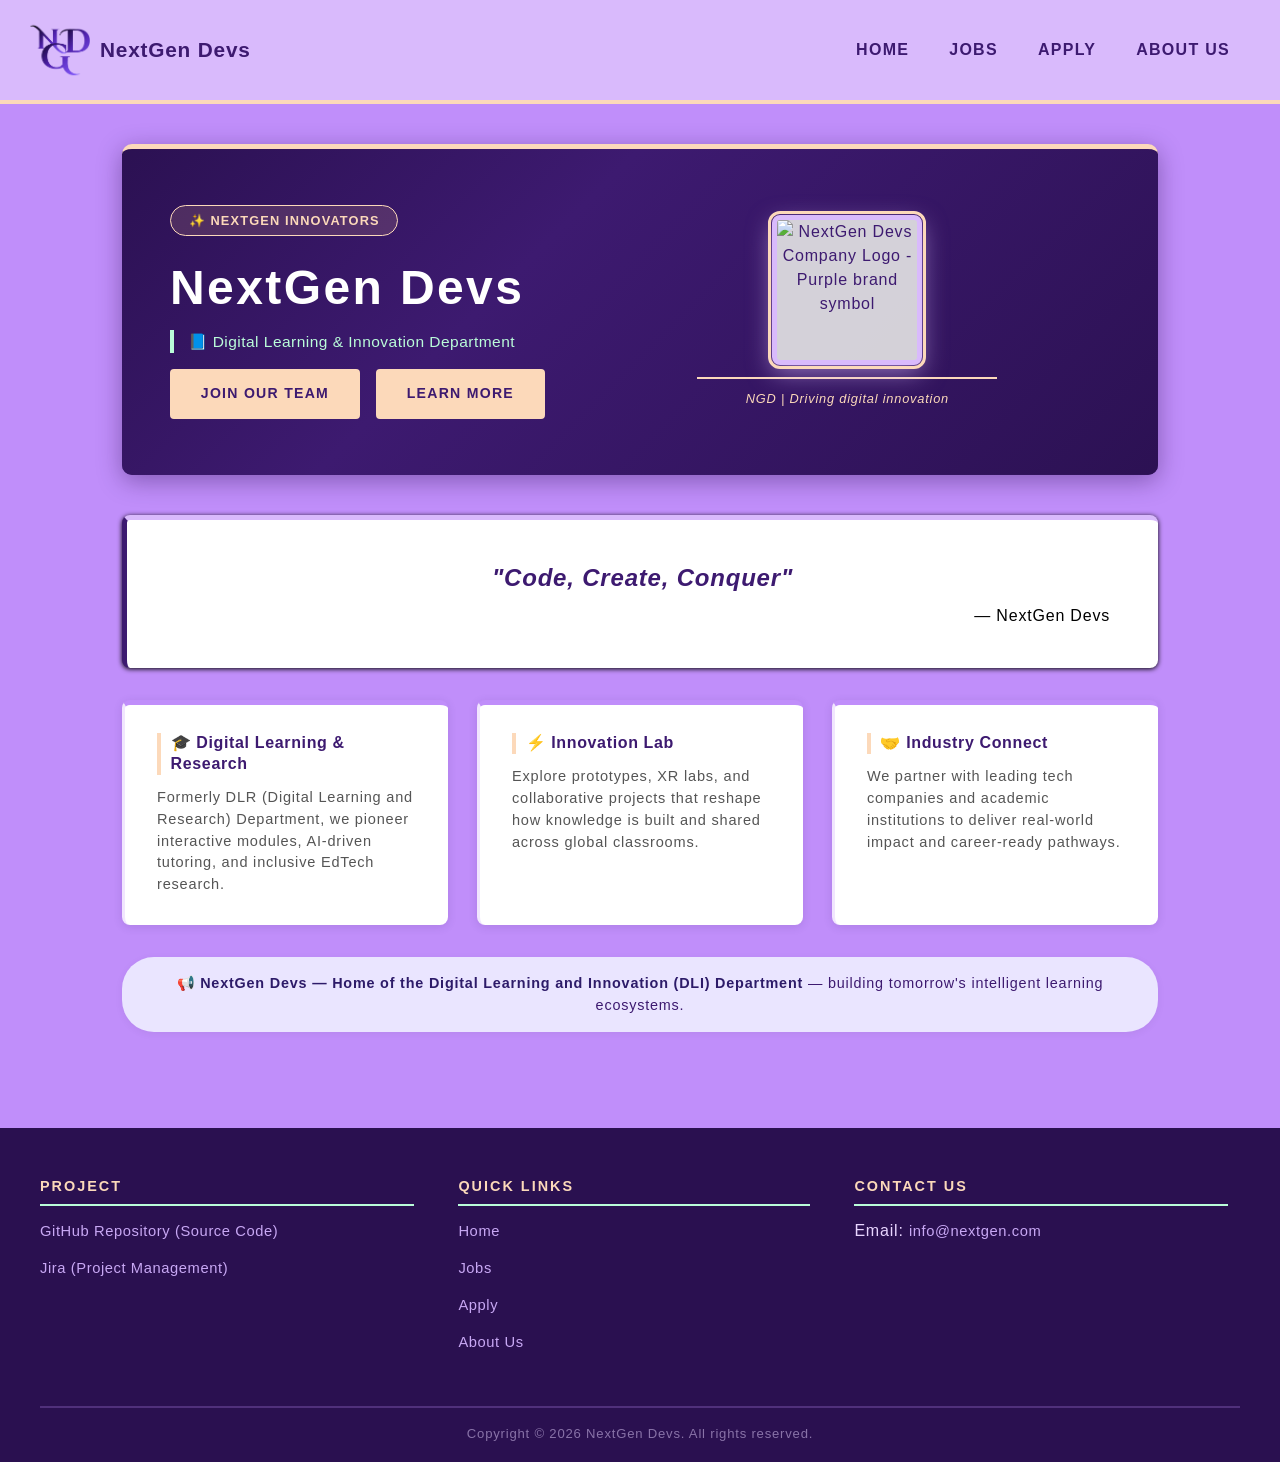
==== commit 46fa6377: "Remove all unrelevant html files" ====
--- a/index.html
+++ b/index.html
@@ -11,11 +11,14 @@
     <link rel="icon" type="image/x-icon" href="images/logo.ico">
 
     <link rel="stylesheet" href="styles.css">
-    <link rel="stylesheet" href="another.css">
 
     <!-- embedded CSS -->
     <style>
-
+        .logo-img p {
+            font-size: 0.8rem;
+            margin-top: 0.75rem;
+            font-style: italic;
+        }
     </style>
 </head>
 <body>
@@ -61,10 +64,9 @@
                 <div class="logo-img">
                     <!-- Image from images folder - Logo.png -->
                     <img src="images/Logo.png" 
-                        alt="NextGen Devs Company Logo - Purple brand symbol"
-                        style="">
+                        alt="NextGen Devs Company Logo - Purple brand symbol">
 
-                    <p style="font-size: 0.8rem; margin-top: 0.75rem; font-style: italic;">NGD | Driving digital innovation</p>
+                    <p>NGD | Driving digital innovation</p>
                 </div>
             </div>
         </section>
@@ -143,7 +145,7 @@
         </section>
 
         <!-- Copyright-->
-        <p>Copyright &copy; 2026 NextGen Devs. All rights reserved.</p>
+        <small class="copyright">Copyright &copy; 2026 NextGen Devs. All rights reserved.</small> 
     </footer>
 </body>
 </html>
--- a/styles.css
+++ b/styles.css
@@ -6,7 +6,9 @@
   --purple-lesser:  #c08efa59;
   --purple-dark:    #C08EFA;
   --purple-deeper:  #7B3FBE;
-  --purple-black:   #9669c9;
+  --purple-blue:    #8134df;
+  --purple-gray:    #5d3c85;
+  --purple-black:   #73519aa6;
   --purple-inkk:    #3D1A70;
   --purple-extreme: #2A1050;  
   --peach:          #FCD9BA;
@@ -54,7 +56,7 @@
 h1 {
   font-size: 3.5em;
   color: var(--white);
-  margin-bottom: 1em;
+  margin-bottom: 5em;
 }
 
 h2 {
@@ -188,7 +190,7 @@
 }
 
 /* Global buttons */
-.apply-now, #apply-btn, #reset-btn {
+.apply-now, .two-btn button[type="submit"], .two-btn button[type="reset"] {
   display: inline-block;
   background-color: var(--purple-inkk);
   color: var(--white);
@@ -206,7 +208,7 @@
               transform       0.15s ease;
 }
  
-.apply-now:hover, .apply-now:focus, #apply-btn:hover, #reset-btn:hover, #apply-btn:focus, #reset-btn:focus, .drop-btn:hover {
+.apply-now:hover, .apply-now:focus, .two-btn button[type="submit"]:hover, .two-btn button[type="reset"]:hover, .two-btn button[type="submit"]:focus, .two-btn button[type="reset"]:focus {
   background-color: var(--peach);
   color: var(--purple-inkk);
   border-color: var(--purple-inkk);
@@ -215,11 +217,76 @@
   cursor: pointer;
 }
 
+/* Global Footer for all HTML files styling */
+footer {
+  background-color: var(--bg-footer); 
+  color: #E8D5FF;
+  padding: 3em 2.5em 0;
+  margin-top: 3rem;
+}
+
+.footer-section {
+  float: left;
+  width: 33%;
+  padding: 0 1.4em 2.5em;
+  box-sizing: border-box;
+}
+
+.footer-section:first-child {
+  padding-left: 0;
+}
+
+.footer-section:last-of-type {
+  padding-right: 0;
+}
+
+footer h3 {
+  color: var(--peach);  
+  font-size: 0.9rem;
+  font-weight: 600;
+  text-transform: uppercase;
+  letter-spacing: 0.14em;
+  margin-bottom: 0.9em;
+  padding-bottom: 0.45em;
+  border-bottom: 2px solid var(--mint);
+}
+
+footer ul {
+  list-style: none;
+  padding: 0;
+}
+
+footer ul li {
+  margin-bottom: 0.8em;
+}
+
+footer a {
+  color: #C8A8F4;
+  font-size: 0.92em;
+  letter-spacing: 0.04em;
+}
+
+footer a:hover, footer a:focus {
+  color: var(--peach);
+  text-decoration: underline;
+}
+
+.copyright {
+  display: block; /* <small> is inline by default, needs this for clear to work */
+  clear: both;
+  text-align: center;
+  padding: 1.2em 0 1.4em;
+  border-top: 2px solid rgba(192, 142, 250, 0.25);
+  font-size: 0.82em;
+  color: rgba(232, 213, 255, 0.50);
+  letter-spacing: 0.06em;
+}
+/* The end of global styling across four pages */
+
 
 /* 
 About Us Page styling 
 */
-
 /* Introduction & our slogan */
 .our-slogan {
   min-height: 400px;
@@ -287,7 +354,6 @@
   text-shadow: 2px 1px 6px var(--black);
 }
 
-
 /* General card style for all sections except the first one */
 /* Fix for content alignment */
 main {
@@ -516,7 +582,6 @@
   color: var(--purple-inkk); 
   white-space: nowrap;
 }
-
 /* 
 The End of About Us Page Styling
 */
@@ -544,10 +609,13 @@
 .job-aside {
   float: right;
   width: 25%;
+  position: sticky;
+  top: 0;
+  overflow: auto;
   background-color: var(--purple-inkk);
   border-left: 5px solid var(--peach);
   border-radius: 0 8px 8px 0;
-  padding: 1.5rem 1.3rem;
+  padding: 1.5rem 1.3rem 0.5rem;
   margin: 2rem 2rem 2rem 1.5rem;
   box-shadow: 0 2px 10px var(--black-less);
 }
@@ -593,7 +661,7 @@
   max-width: 1100px;
   margin: 0 auto;
 }
- 
+
 /* Individual job card */
 .job {
   background-color: var(--bg-card);
@@ -694,7 +762,6 @@
 /* 
 Job Application Page Styling
 */
-
 .apply-heading {
   text-align: center;
   padding: 3.5rem 2rem 3rem;
@@ -877,20 +944,19 @@
 .form-section select:focus {
   border-color: var(--purple-deeper);
   box-shadow: 0 0 0 3px var(--purple-light);
-  outline: none;
 }
 
 /* Valid state — green-tinted border using mint */
-.form-section input[type="text"]:valid:not(:placeholder-shown),
-.form-section input[type="email"]:valid:not(:placeholder-shown),
-.form-section input[type="tel"]:valid:not(:placeholder-shown) {
+.form-section input[type="text"]:user-valid,
+.form-section input[type="email"]:user-valid,
+.form-section input[type="tel"]:user-valid {
   border-color: var(--mint);
 }
 
 /* Invalid state after interaction */
-.form-section input[type="text"]:invalid:not(:placeholder-shown),
-.form-section input[type="email"]:invalid:not(:placeholder-shown),
-.form-section input[type="tel"]:invalid:not(:placeholder-shown) {
+.form-section input[type="text"]:user-invalid,
+.form-section input[type="email"]:user-invalid,
+.form-section input[type="tel"]:user-invalid {
   border-color: #e05c5c;
   box-shadow: 0 2px 0 2px rgba(224, 92, 92, 0.18);
 }
@@ -970,6 +1036,8 @@
   font-size: 0.88rem;
   color: var(--black-less);
   line-height: var(--lineHeight);
+
+  justify-self: center !important;
 }
  
 #job-help p {
@@ -984,6 +1052,7 @@
   display: flex;
   flex-direction: column;
   gap: 0.3rem;
+  align-items: flex-start;
 }
  
 #job-help ul li {
@@ -1066,23 +1135,36 @@
   line-height: 1.3;
 }
 
-#skills .form-section input[type="checkbox"] {
-  /* Hide default and replace with custom style */
+#skills fieldset {
+  display: flex;
+  flex-wrap: wrap;
+  gap: 0.8rem 2rem;
+  align-items: flex-start;
+  justify-content: center;
+}
+
+.skill-item {
+  display: flex;
+  align-items: center;
+  width: calc(25% - 1rem);
+}
+
+#skills input[type="checkbox"] {
   width: 18px;
   height: 18px;
   accent-color: var(--purple-deeper);
   cursor: pointer;
-  /* Inline positioning so it sits left of the label chip */
   display: inline-block;
   vertical-align: middle;
-  margin-right: 0.35rem;
+  margin-right: 0.3rem;
   flex-shrink: 0;
 }
  
 /* Each label after a checkbox becomes a chip */
-#skills .form-section input[type="checkbox"] + label {
+#skills input[type="checkbox"] + label {
   display: inline-flex;
   align-items: center;
+  justify-content: center;
   font-size: 0.88rem;
   font-weight: 600;
   color: var(--purple-inkk);
@@ -1100,41 +1182,39 @@
 }
  
 /* Checked state — chip highlights */
-#skills .form-section input[type="checkbox"]:checked + label {
+#skills input[type="checkbox"]:checked + label {
   background-color: var(--purple-deeper);
   border-color: var(--purple-deeper);
   color: var(--white);
 }
  
-#skills .form-section input[type="checkbox"] + label:hover {
+#skills input[type="checkbox"] + label:hover {
   border-color: var(--purple-deeper);
   background-color: var(--purple-light);
 }
  
-/* Hide the raw checkbox visually but keep it accessible —
-   position it just before the label so :checked still works */
-#skills .form-section input[type="checkbox"] {
+#skills input[type="checkbox"] {
   position: relative;
   opacity: 1;
   /* Keep visible for native validation & accessibility */
 }
  
 /* ── "Other Skills" textarea label ── */
-#skills .form-section label[for="others"] {
+#skills label[for="others"] {
   display: block;
+  width: 100%;
   font-size: 0.88rem;
   font-weight: 600;
   color: var(--purple-inkk);
   margin-top: 0.6rem;
   margin-bottom: 0.4rem;
-  clear: both;
 }
  
 /* ── Textarea ── */
 .form-section textarea {
   display: block;
   width: 100%;
-  padding: 0.6rem 0.85rem;
+  padding: 0.6rem 0.9rem;
   font-family: var(--font);
   font-size: 0.90rem;
   color: var(--purple-inkk);
@@ -1154,6 +1234,26 @@
   outline: none;
 } 
 
+/* Hide it normally */
+.error-text {
+  display: none;
+  grid-column: 1 / -1;
+  color: #e05c5c;
+  font-size: 0.8rem;
+  margin-top: 0rem;
+  margin-bottom: 0.3rem;
+}
+/* .form-section input[type="text"]:user-invalid */
+/* Show it ONLY when invalid */
+input:user-invalid + .error-text {
+    display: block;
+    text-align: right;
+}
+
+#jobref:user-invalid + .error-text {
+    display: block;
+    text-align: left;
+}
 /* 
 The end of Job Application Page styling
 */
@@ -1162,7 +1262,6 @@
 /* 
 Home Page Styling
 */
-
 .content-wrapper {
   max-width: 1100px;
   margin: 0 auto;
@@ -1379,74 +1478,11 @@
   font-size: 0.91rem;
   line-height: var(--lineHeight);
 }
-
 /* 
 The End of Home Page Styling
 */
 
-/* Global Footer for all HTML files styling */
-footer {
-  background-color: var(--bg-footer); 
-  color: #E8D5FF;
-  padding: 3em 2.5em 0;
-  margin-top: 3rem;
-}
-
-.footer-section {
-  float: left;
-  width: 33%;
-  padding: 0 1.4em 2.5em;
-  box-sizing: border-box;
-}
-
-.footer-section:first-child {
-  padding-left: 0;
-}
-
-.footer-section:last-of-type {
-  padding-right: 0;
-}
-
-footer h3 {
-  color: var(--peach);  
-  font-size: 0.9rem;
-  font-weight: 600;
-  text-transform: uppercase;
-  letter-spacing: 0.14em;
-  margin-bottom: 0.9em;
-  padding-bottom: 0.45em;
-  border-bottom: 2px solid var(--mint);
-}
-
-footer ul {
-  list-style: none;
-  padding: 0;
-}
-
-footer ul li {
-  margin-bottom: 0.8em;
-}
-
-footer a {
-  color: #C8A8F4;
-  font-size: 0.92em;
-  letter-spacing: 0.04em;
-}
-
-footer a:hover, footer a:focus {
-  color: var(--peach);
-  text-decoration: underline;
-}
-
-footer > p {
-  clear: both;
-  text-align: center;
-  padding: 1.2em 0 1.4em;
-  border-top: 2px solid rgba(192, 142, 250, 0.25);
-  font-size: 0.82em;
-  color: rgba(232, 213, 255, 0.50);
-  letter-spacing: 0.06em;
-}
+
 
 /* media query for jobs.html making aside responsive */
 @media (max-width: 700px) {
@@ -1470,6 +1506,15 @@
   }
 }
 
+/* media query for apply.html skills sections checked boxes arrangement */
+@media (max-width: 700px) {
+  .skill-item {
+    display: flex;
+    align-items: center;
+    width: calc(50% - 1rem);
+  }
+}
+
 /* global media query responsive navigation setup */
 @media (max-width: 803px) {
   header {
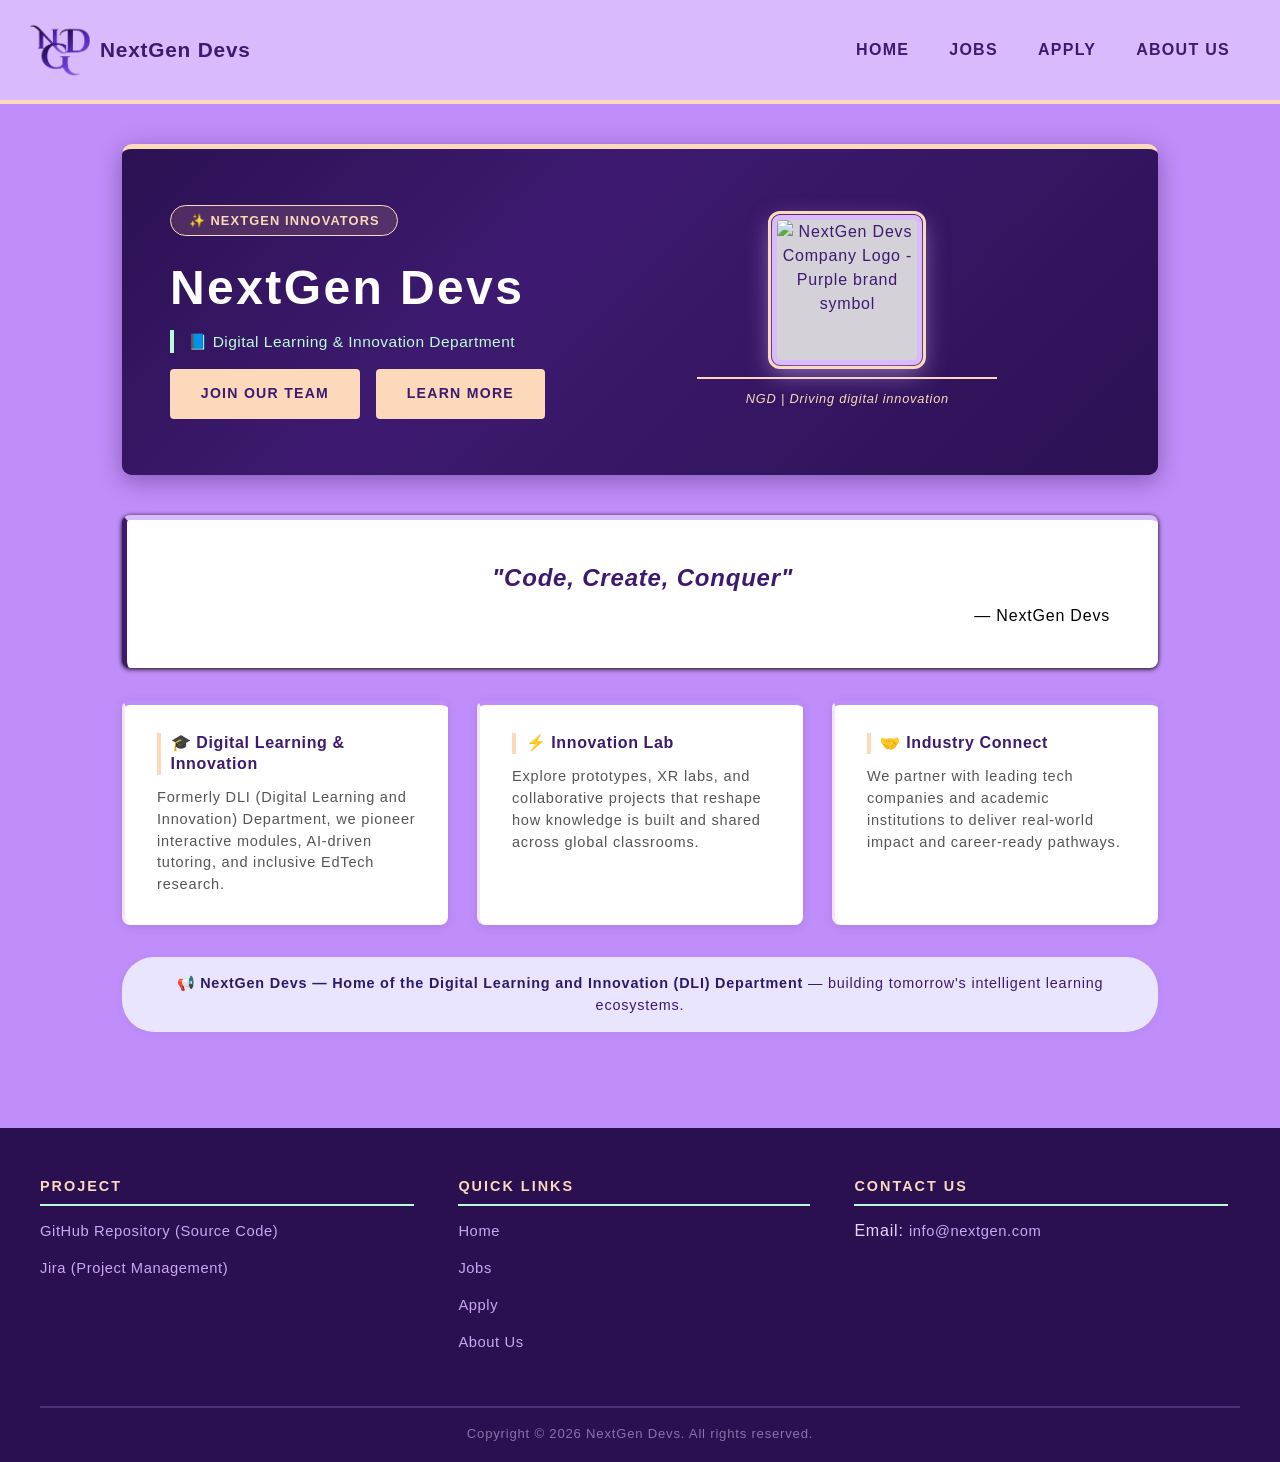
==== commit 2ef22d0c: "new update index" ====
--- a/index.html
+++ b/index.html
@@ -11,14 +11,11 @@
     <link rel="icon" type="image/x-icon" href="images/logo.ico">
 
     <link rel="stylesheet" href="styles.css">
+    <link rel="stylesheet" href="another.css">
 
     <!-- embedded CSS -->
     <style>
-        .logo-img p {
-            font-size: 0.8rem;
-            margin-top: 0.75rem;
-            font-style: italic;
-        }
+
     </style>
 </head>
 <body>
@@ -66,7 +63,7 @@
                     <img src="images/Logo.png" 
                         alt="NextGen Devs Company Logo - Purple brand symbol">
 
-                    <p>NGD | Driving digital innovation</p>
+                    <p style="font-size: 0.8rem; margin-top: 0.75rem; font-style: italic;">NGD | Driving digital innovation</p>
                 </div>
             </div>
         </section>
@@ -88,8 +85,8 @@
         <!-- Core Values / Insights Section -->
         <div class="insights">
             <div class="card">
-                <h3>🎓 Digital Learning & Research</h3>
-                <p>Formerly DLR (Digital Learning and Research) Department, we pioneer interactive modules, AI-driven tutoring, and inclusive EdTech research.</p>
+                <h3>🎓 Digital Learning & Innovation</h3>
+                <p>Formerly DLI (Digital Learning and Innovation) Department, we pioneer interactive modules, AI-driven tutoring, and inclusive EdTech research.</p>
             </div>
 
             <div class="card">
